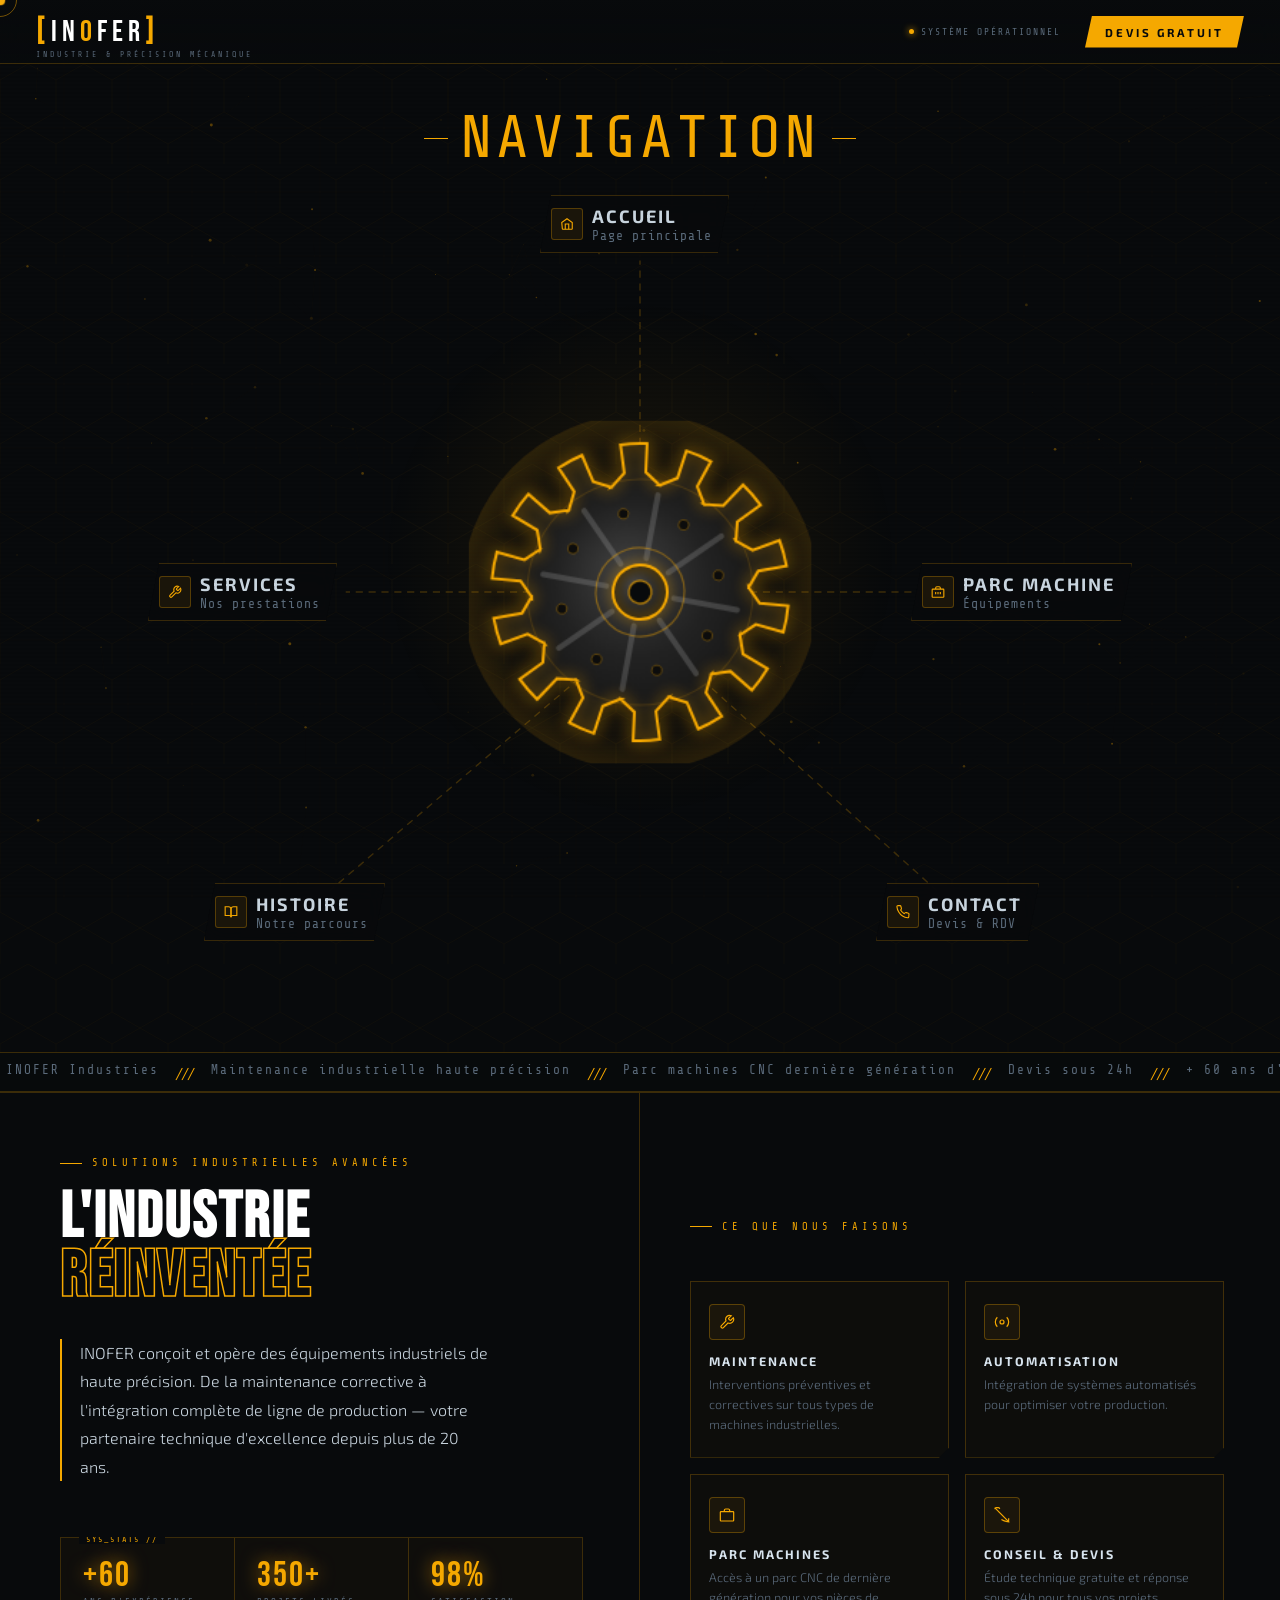
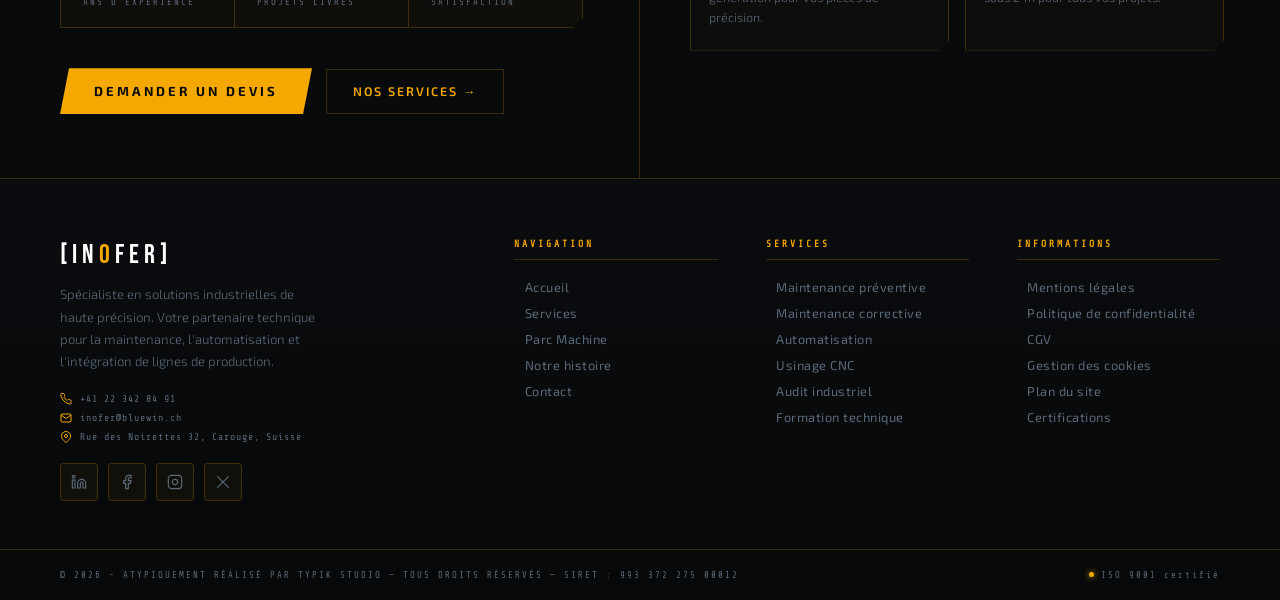
==== index.html @ 074796db "new" ====
<!DOCTYPE html>
<html lang="fr">
<head>
  <meta charset="UTF-8"/>
  <meta name="viewport" content="width=device-width, initial-scale=1.0"/>
  <title>INOFER — Industrie & Précision</title>
  <link href="https://fonts.googleapis.com/css2?family=Bebas+Neue&family=Exo+2:wght@300;400;600;700&family=Share+Tech+Mono&display=swap" rel="stylesheet"/>
  <link rel="stylesheet" href="style.css"/>
</head>
<body>

  <div id="cursor"></div>
  <div id="cursor-ring"></div>
  <canvas id="bg-canvas"></canvas>
  <div class="scanlines"></div>

  <!-- HEADER -->
  <header>
    <a href="index.html" class="logo-mark">
      <span class="brk">[</span>IN<span style="color:var(--gold)">O</span>FER<span class="brk">]</span>
      <span class="tagline">Industrie &amp; Précision Mécanique</span>
    </a>
    <div class="header-right">
      <div class="status-badge">Système opérationnel</div>
      <a href="contact.html" class="cta-header">Devis Gratuit</a>
    </div>
  </header>

  <div class="page">

    <!-- HERO : ROUE DENTÉE + NAV -->
    <section class="hero">
      <div class="hex-bg"></div>
      <div class="gear-ambient"></div>

      <div class="hero-top">
        <span class="eyebrow">Navigation</span>
      </div>

      <div class="gear-stage" id="gear-stage">

        <!-- Lignes de connexion -->
        <svg id="node-svg" viewBox="0 0 560 560" xmlns="http://www.w3.org/2000/svg">
          <defs>
            <filter id="lglow">
              <feGaussianBlur stdDeviation="2.5" result="b"/>
              <feMerge>
                <feMergeNode in="b"/>
                <feMergeNode in="SourceGraphic"/>
              </feMerge>
            </filter>
          </defs>
          <line id="ln-accueil"  x1="280" y1="48" x2="280" y2="228" stroke="rgba(245,168,0,.22)" stroke-width="1" stroke-dasharray="5 4"/>
          <line id="ln-service"  x1="74"  y1="280" x2="218" y2="280" stroke="rgba(245,168,0,.22)" stroke-width="1" stroke-dasharray="5 4"/>
          <line id="ln-parc"     x1="486" y1="280" x2="342" y2="280" stroke="rgba(245,168,0,.22)" stroke-width="1" stroke-dasharray="5 4"/>
          <line id="ln-histoire" x1="50"  y1="500" x2="238" y2="340" stroke="rgba(245,168,0,.22)" stroke-width="1" stroke-dasharray="5 4"/>
          <line id="ln-contact"  x1="500" y1="500" x2="322" y2="340" stroke="rgba(245,168,0,.22)" stroke-width="1" stroke-dasharray="5 4"/>
        </svg>

        <!-- Canvas de la roue dentée -->
        <canvas id="gear-canvas" width="240" height="240"></canvas>

        <!-- Navigation desktop radiale -->
        <nav class="nav-nodes">

          <a href="index.html" class="node node-accueil" data-line="ln-accueil">
            <div class="node-pill">
              <div class="node-icon">
                <svg viewBox="0 0 24 24"><path d="M3 9.5L12 3l9 6.5V20a1 1 0 0 1-1 1H5a1 1 0 0 1-1-1z"/><polyline points="9 21 9 12 15 12 15 21"/></svg>
              </div>
              <div class="node-text">
                <span class="node-name">Accueil</span>
                <span class="node-desc">Page principale</span>
              </div>
            </div>
          </a>
          <a href="service.html" class="node node-service" data-line="ln-service">
            <div class="node-pill">
              <div class="node-icon">
                <svg viewBox="0 0 24 24"><path d="M14.7 6.3a1 1 0 0 0 0 1.4l1.6 1.6a1 1 0 0 0 1.4 0l3.77-3.77a6 6 0 0 1-7.94 7.94l-6.91 6.91a2.12 2.12 0 0 1-3-3l6.91-6.91a6 6 0 0 1 7.94-7.94z"/></svg>
              </div>
              <div class="node-text">
                <span class="node-name">Services</span>
                <span class="node-desc">Nos prestations</span>
              </div>
            </div>
          </a>

          <a href="parc.html" class="node node-parc" data-line="ln-parc">
            <div class="node-pill">
              <div class="node-icon">
                <svg viewBox="0 0 24 24"><rect x="2" y="7" width="20" height="14" rx="1"/><path d="M16 7V5a2 2 0 0 0-2-2h-4a2 2 0 0 0-2 2v2"/><line x1="12" y1="12" x2="12" y2="16"/><line x1="8" y1="12" x2="8" y2="16"/><line x1="16" y1="12" x2="16" y2="16"/></svg>
              </div>
              <div class="node-text">
                <span class="node-name">Parc Machine</span>
                <span class="node-desc">Équipements</span>
              </div>
            </div>
          </a>

          <a href="histoire.html" class="node node-histoire" data-line="ln-histoire">
            <div class="node-pill">
              <div class="node-icon">
                <svg viewBox="0 0 24 24"><path d="M2 3h6a4 4 0 0 1 4 4v14a3 3 0 0 0-3-3H2z"/><path d="M22 3h-6a4 4 0 0 0-4 4v14a3 3 0 0 1 3-3h7z"/></svg>
              </div>
              <div class="node-text">
                <span class="node-name">Histoire</span>
                <span class="node-desc">Notre parcours</span>
              </div>
            </div>
          </a>

          <a href="contact.html" class="node node-contact" data-line="ln-contact">
            <div class="node-pill">
              <div class="node-icon">
                <svg viewBox="0 0 24 24"><path d="M22 16.92v3a2 2 0 0 1-2.18 2 19.79 19.79 0 0 1-8.63-3.07A19.5 19.5 0 0 1 4.69 12 19.79 19.79 0 0 1 1.61 3.18 2 2 0 0 1 3.58 1h3a2 2 0 0 1 2 1.72c.13.96.36 1.9.7 2.81a2 2 0 0 1-.45 2.11L7.91 8.55a16 16 0 0 0 6.29 6.29l1.31-1.31a2 2 0 0 1 2.11-.45c.91.34 1.85.57 2.81.7A2 2 0 0 1 22 16.92z"/></svg>
              </div>
              <div class="node-text">
                <span class="node-name">Contact</span>
                <span class="node-desc">Devis &amp; RDV</span>
              </div>
            </div>
          </a>

        </nav>
      </div><!-- /gear-stage -->

      <!-- Navigation mobile -->
      <div class="mobile-nav">
        <a href="index.html" class="mobile-nav-btn">
          <svg viewBox="0 0 24 24"><path d="M3 9.5L12 3l9 6.5V20a1 1 0 0 1-1 1H5a1 1 0 0 1-1-1z"/><polyline points="9 21 9 12 15 12 15 21"/></svg>
          Accueil
        </a>
        <a href="service.html" class="mobile-nav-btn">
          <svg viewBox="0 0 24 24"><path d="M14.7 6.3a1 1 0 0 0 0 1.4l1.6 1.6a1 1 0 0 0 1.4 0l3.77-3.77a6 6 0 0 1-7.94 7.94l-6.91 6.91a2.12 2.12 0 0 1-3-3l6.91-6.91a6 6 0 0 1 7.94-7.94z"/></svg>
          Services
        </a>
        <a href="parc.html" class="mobile-nav-btn">
          <svg viewBox="0 0 24 24"><rect x="2" y="7" width="20" height="14" rx="1"/><path d="M16 7V5a2 2 0 0 0-2-2h-4a2 2 0 0 0-2 2v2"/></svg>
          Parc Machine
        </a>
        <a href="histoire.html" class="mobile-nav-btn">
          <svg viewBox="0 0 24 24"><path d="M2 3h6a4 4 0 0 1 4 4v14a3 3 0 0 0-3-3H2z"/><path d="M22 3h-6a4 4 0 0 0-4 4v14a3 3 0 0 1 3-3h7z"/></svg>
          Histoire
        </a>
        <a href="contact.html" class="mobile-nav-btn accent">
          <svg viewBox="0 0 24 24" style="stroke:var(--bg)"><path d="M22 16.92v3a2 2 0 0 1-2.18 2 19.79 19.79 0 0 1-8.63-3.07A19.5 19.5 0 0 1 4.69 12 19.79 19.79 0 0 1 1.61 3.18 2 2 0 0 1 3.58 1h3a2 2 0 0 1 2 1.72c.13.96.36 1.9.7 2.81a2 2 0 0 1-.45 2.11L7.91 8.55a16 16 0 0 0 6.29 6.29l1.31-1.31a2 2 0 0 1 2.11-.45c.91.34 1.85.57 2.81.7A2 2 0 0 1 22 16.92z"/></svg>
          Contact
        </a>
      </div>

    </section><!-- /hero -->

    <!-- TICKER -->
    <div class="ticker-wrap">
      <div class="ticker-track">
        <span class="ticker-item">INOFER Industries</span><span class="ticker-sep">///</span>
        <span class="ticker-item">Maintenance industrielle haute précision</span><span class="ticker-sep">///</span>
        <span class="ticker-item">Parc machines CNC dernière génération</span><span class="ticker-sep">///</span>
        <span class="ticker-item">Devis sous 24h</span><span class="ticker-sep">///</span>
        <span class="ticker-item">+ 60 ans d'expertise</span><span class="ticker-sep">///</span>
        <span class="ticker-item">Certifié ISO 9001</span><span class="ticker-sep">///</span>
        <span class="ticker-item">Entreprise sur carouge</span><span class="ticker-sep">///</span>
        <span class="ticker-item">Livraison dans toute la Suisse</span><span class="ticker-sep">///</span>
        <span class="ticker-item">Service à noter</span><span class="ticker-sep">///</span>
        <span class="ticker-item">Service à noter</span><span class="ticker-sep">///</span>
        <span class="ticker-item">Service à noter</span><span class="ticker-sep">///</span>
        <span class="ticker-item">Service à noter</span><span class="ticker-sep">///</span>
        <span class="ticker-item">Service à noter</span><span class="ticker-sep">///</span>
        <span class="ticker-item">Service à noter</span><span class="ticker-sep">///</span>
      </div>
    </div>

    <!-- INFO SECTION -->
    <section class="info-section">

      <div class="info-copy">
        <div class="section-eyebrow">Solutions industrielles avancées</div>
        <h1>L'INDUSTRIE<br><em>RÉINVENTÉE</em></h1>
        <p class="subtitle">
          INOFER conçoit et opère des équipements industriels de haute précision. De la maintenance corrective à l'intégration complète de ligne de production — votre partenaire technique d'excellence depuis plus de 20 ans.
        </p>
        <div class="stats-row">
          <div class="stat">
            <span class="stat-num">+60</span>
            <span class="stat-lbl">Ans d'expérience</span>
          </div>
          <div class="stat">
            <span class="stat-num">350+</span>
            <span class="stat-lbl">Projets livrés</span>
          </div>
          <div class="stat">
            <span class="stat-num">98%</span>
            <span class="stat-lbl">Satisfaction</span>
          </div>
        </div>
        <div class="cta-group">
          <a href="contact.html" class="btn-primary">Demander un devis</a>
          <a href="service.html" class="btn-secondary">Nos services →</a>
        </div>
      </div>

      <div class="info-services">
        <div class="section-eyebrow">Ce que nous faisons</div>
        <div class="services-grid">

          <div class="service-card">
            <div class="sc-icon"><svg viewBox="0 0 24 24"><path d="M14.7 6.3a1 1 0 0 0 0 1.4l1.6 1.6a1 1 0 0 0 1.4 0l3.77-3.77a6 6 0 0 1-7.94 7.94l-6.91 6.91a2.12 2.12 0 0 1-3-3l6.91-6.91a6 6 0 0 1 7.94-7.94z"/></svg></div>
            <div class="sc-title">Maintenance</div>
            <div class="sc-desc">Interventions préventives et correctives sur tous types de machines industrielles.</div>
          </div>

          <div class="service-card">
            <div class="sc-icon"><svg viewBox="0 0 24 24"><circle cx="12" cy="12" r="3"/><path d="M19.07 4.93a10 10 0 0 1 0 14.14M4.93 4.93a10 10 0 0 0 0 14.14"/></svg></div>
            <div class="sc-title">Automatisation</div>
            <div class="sc-desc">Intégration de systèmes automatisés pour optimiser votre production.</div>
          </div>

          <div class="service-card">
            <div class="sc-icon"><svg viewBox="0 0 24 24"><rect x="2" y="7" width="20" height="14" rx="1"/><path d="M16 7V5a2 2 0 0 0-2-2h-4a2 2 0 0 0-2 2v2"/></svg></div>
            <div class="sc-title">Parc Machines</div>
            <div class="sc-desc">Accès à un parc CNC de dernière génération pour vos pièces de précision.</div>
          </div>

          <div class="service-card">
            <div class="sc-icon"><svg viewBox="0 0 24 24"><path d="M22 16.92v3a2 2 0 0 1-2.18 2 19.79 19.79 0 0 1-8.63-3.07"/><path d="M1.61 3.18A2 2 0 0 1 3.58 1h3a2 2 0 0 1 2 1.72"/><line x1="1" y1="1" x2="23" y2="23"/></svg></div>
            <div class="sc-title">Conseil &amp; Devis</div>
            <div class="sc-desc">Étude technique gratuite et réponse sous 24h pour tous vos projets.</div>
          </div>

        </div>
      </div>

    </section>

    <!-- FOOTER -->
    <footer>
      <div class="footer-top">

        <div class="ft-brand">
          <span class="logo-footer">[IN<span>O</span>FER]</span>
          <p>Spécialiste en solutions industrielles de haute précision. Votre partenaire technique pour la maintenance, l'automatisation et l'intégration de lignes de production.</p>
          <div class="ft-contact-info">
            <a href="tel:+41 22 342 84 91 ">
              <svg viewBox="0 0 24 24"><path d="M22 16.92v3a2 2 0 0 1-2.18 2 19.79 19.79 0 0 1-8.63-3.07A19.5 19.5 0 0 1 4.69 12 19.79 19.79 0 0 1 1.61 3.18 2 2 0 0 1 3.58 1h3a2 2 0 0 1 2 1.72c.13.96.36 1.9.7 2.81a2 2 0 0 1-.45 2.11L7.91 8.55a16 16 0 0 0 6.29 6.29l1.31-1.31a2 2 0 0 1 2.11-.45c.91.34 1.85.57 2.81.7A2 2 0 0 1 22 16.92z"/></svg>
                +41 22 342 84 91
            </a>
            <a href="mailto:contact@inofer.fr">
              <svg viewBox="0 0 24 24"><path d="M4 4h16c1.1 0 2 .9 2 2v12c0 1.1-.9 2-2 2H4c-1.1 0-2-.9-2-2V6c0-1.1.9-2 2-2z"/><polyline points="22,6 12,13 2,6"/></svg>
              inofer@bluewin.ch
            </a>
            <span>
              <svg viewBox="0 0 24 24"><path d="M21 10c0 7-9 13-9 13s-9-6-9-13a9 9 0 0 1 18 0z"/><circle cx="12" cy="10" r="3"/></svg>
              Rue des Noirettes 32, Carouge, Suisse
            </span>
          </div>
          <div class="social-row">
            <a href="#" class="social-btn" title="LinkedIn" aria-label="LinkedIn">
              <svg viewBox="0 0 24 24"><path d="M16 8a6 6 0 0 1 6 6v7h-4v-7a2 2 0 0 0-4 0v7h-4v-7a6 6 0 0 1 6-6z"/><rect x="2" y="9" width="4" height="12"/><circle cx="4" cy="4" r="2"/></svg>
            </a>
            <a href="#" class="social-btn" title="Facebook" aria-label="Facebook">
              <svg viewBox="0 0 24 24"><path d="M18 2h-3a5 5 0 0 0-5 5v3H7v4h3v8h4v-8h3l1-4h-4V7a1 1 0 0 1 1-1h3z"/></svg>
            </a>
            <a href="#" class="social-btn" title="Instagram" aria-label="Instagram">
              <svg viewBox="0 0 24 24"><rect x="2" y="2" width="20" height="20" rx="5" ry="5"/><path d="M16 11.37A4 4 0 1 1 12.63 8 4 4 0 0 1 16 11.37z"/><line x1="17.5" y1="6.5" x2="17.51" y2="6.5"/></svg>
            </a>
            <a href="#" class="social-btn" title="X / Twitter" aria-label="X / Twitter">
              <svg viewBox="0 0 24 24"><path d="M4 4l16 16M20 4L4 20" stroke-linecap="round"/></svg>
            </a>
          </div>
        </div>

        <div class="ft-col">
          <h4>Navigation</h4>
          <ul>
            <li><a href="index.html">Accueil</a></li>
            <li><a href="service.html">Services</a></li>
            <li><a href="parc.html">Parc Machine</a></li>
            <li><a href="histoire.html">Notre histoire</a></li>
            <li><a href="contact.html">Contact</a></li>
          </ul>
        </div>

        <div class="ft-col">
          <h4>Services</h4>
          <ul>
            <li><a href="#">Maintenance préventive</a></li>
            <li><a href="#">Maintenance corrective</a></li>
            <li><a href="#">Automatisation</a></li>
            <li><a href="#">Usinage CNC</a></li>
            <li><a href="#">Audit industriel</a></li>
            <li><a href="#">Formation technique</a></li>
          </ul>
        </div>

        <div class="ft-col">
          <h4>Informations</h4>
          <ul>
            <li><a href="mentions-legales.html">Mentions légales</a></li>
            <li><a href="politique-confidentialite.html">Politique de confidentialité</a></li>
            <li><a href="cgv.html">CGV</a></li>
            <li><a href="cookies.html">Gestion des cookies</a></li>
            <li><a href="plan-du-site.html">Plan du site</a></li>
            <li><a href="#">Certifications</a></li>
          </ul>
        </div>

      </div>

      <div class="footer-bottom">
        <span class="ft-copy">&copy; 2026 - Atypiquement réalisé par Typik Studio — Tous droits réservés — SIRET : 993 372 275 00012</span>
        <span class="ft-cert">ISO 9001 certifié</span>
      </div>

    </footer>

  </div><!-- /page -->

  <script src="main.js"></script>
</body>
</html>
---- style.css ----
/* ═══════════════════════════════════════════════
   RESET & VARIABLES
═══════════════════════════════════════════════ */
*, *::before, *::after { box-sizing: border-box; margin: 0; padding: 0; }

:root {
  --gold:   #F5A800;
  --gold2:  #FFD060;
  --glow:   rgba(245, 168, 0, 0.6);
  --glow2:  rgba(245, 168, 0, 0.15);
  --bg:     #080A0C;
  --panel:  rgba(15, 18, 22, 0.9);
  --border: rgba(245, 168, 0, 0.22);
  --text:   #C8D4DE;
  --dim:    #5a6a7a;
}

html { scroll-behavior: smooth; }
body {
  background: var(--bg);
  color: var(--text);
  font-family: 'Exo 2', sans-serif;
  overflow-x: hidden;
  cursor: none;
}

/* ═══════════════════════════════════════════════
   CUSTOM CURSOR (desktop only)
═══════════════════════════════════════════════ */
#cursor, #cursor-ring { display: none; }

@media (pointer: fine) {
  #cursor {
    display: block;
    position: fixed;
    width: 11px; height: 11px;
    background: var(--gold);
    border-radius: 50%;
    pointer-events: none;
    z-index: 9999;
    transform: translate(-50%, -50%);
    mix-blend-mode: screen;
    transition: width .15s, height .15s;
  }
  #cursor-ring {
    display: block;
    position: fixed;
    width: 34px; height: 34px;
    border: 1.5px solid var(--gold);
    border-radius: 50%;
    pointer-events: none;
    z-index: 9998;
    transform: translate(-50%, -50%);
    opacity: .45;
    transition: width .2s, height .2s, opacity .2s;
  }
  body { cursor: none; }
}

/* ═══════════════════════════════════════════════
   CANVAS / SCANLINES
═══════════════════════════════════════════════ */
#bg-canvas {
  position: fixed; inset: 0;
  z-index: 0; opacity: .5;
  pointer-events: none;
}
.scanlines {
  position: fixed; inset: 0;
  z-index: 1; pointer-events: none;
  background: repeating-linear-gradient(
    0deg,
    transparent, transparent 2px,
    rgba(0,0,0,.055) 2px, rgba(0,0,0,.055) 4px
  );
}

/* ═══════════════════════════════════════════════
   HEADER
═══════════════════════════════════════════════ */
header {
  position: fixed; top: 0; left: 0; right: 0;
  z-index: 200;
  height: 64px;
  display: flex; align-items: center; justify-content: space-between;
  padding: 0 36px;
  background: linear-gradient(180deg, rgba(8,10,12,.98), rgba(8,10,12,.75));
  border-bottom: 1px solid var(--border);
  backdrop-filter: blur(12px);
}

.logo-mark {
  font-family: 'Bebas Neue', sans-serif;
  font-size: 1.9rem; letter-spacing: 5px;
  color: #fff;
  display: flex; align-items: center;
  position: relative;
  text-decoration: none;
}
.logo-mark .brk { color: var(--gold); font-size: 2.2rem; line-height: 1; }
.logo-mark .tagline {
  font-family: 'Share Tech Mono', monospace;
  font-size: .5rem; letter-spacing: 3px;
  color: var(--dim); text-transform: uppercase;
  position: absolute; bottom: -9px; left: 0;
  white-space: nowrap;
}

.header-right { display: flex; align-items: center; gap: 24px; }

.status-badge {
  font-family: 'Share Tech Mono', monospace;
  font-size: .6rem; letter-spacing: 2px;
  color: var(--dim); text-transform: uppercase;
  display: flex; align-items: center; gap: 7px;
}
.status-badge::before {
  content: '';
  width: 5px; height: 5px; border-radius: 50%;
  background: var(--gold);
  box-shadow: 0 0 7px var(--gold);
  animation: blink 2s ease-in-out infinite;
}

@keyframes blink {
  0%, 100% { opacity: 1; }
  50%       { opacity: .25; }
}

.cta-header {
  font-family: 'Exo 2', sans-serif;
  font-weight: 700; font-size: .72rem;
  letter-spacing: 3px; text-transform: uppercase;
  color: var(--bg); background: var(--gold);
  padding: 9px 20px;
  border: none; cursor: none;
  clip-path: polygon(7px 0, 100% 0, calc(100% - 7px) 100%, 0 100%);
  transition: background .2s, box-shadow .2s;
  text-decoration: none; display: inline-block;
  white-space: nowrap;
}
.cta-header:hover { background: var(--gold2); box-shadow: 0 0 26px var(--glow); }

@media (pointer: coarse) { .cta-header { cursor: pointer; } }
@media (max-width: 560px) {
  .status-badge { display: none; }
  .header-right { gap: 12px; }
}

/* ═══════════════════════════════════════════════
   PAGE WRAPPER
═══════════════════════════════════════════════ */
.page { position: relative; z-index: 2; padding-top: 64px; }

/* ═══════════════════════════════════════════════
   HERO — GEAR SECTION
═══════════════════════════════════════════════ */
.hero {
  position: relative;
  width: 100%; min-height: calc(100vh - 64px);
  display: flex; flex-direction: column;
  align-items: center; justify-content: center;
  overflow: hidden;
  padding: 40px 20px 60px;
}

.hex-bg {
  position: absolute; inset: 0;
  pointer-events: none; opacity: .04;
  background-image: url("data:image/svg+xml,%3Csvg xmlns='http://www.w3.org/2000/svg' width='56' height='100'%3E%3Cpath d='M28 0L56 16L56 48L28 64L0 48L0 16Z' fill='none' stroke='%23F5A800' stroke-width='.8'/%3E%3Cpath d='M28 64L56 80L56 100' fill='none' stroke='%23F5A800' stroke-width='.8'/%3E%3Cpath d='M28 64L0 80L0 100' fill='none' stroke='%23F5A800' stroke-width='.8'/%3E%3C/svg%3E");
}

.gear-ambient {
  position: absolute; top: 50%; left: 50%;
  transform: translate(-50%, -50%);
  width: 520px; height: 520px;
  border-radius: 50%; pointer-events: none;
  background: radial-gradient(circle, rgba(245,168,0,.1) 0%, rgba(245,168,0,.04) 40%, transparent 70%);
  animation: breathe 4s ease-in-out infinite;
}
@keyframes breathe {
  0%, 100% { transform: translate(-50%, -50%) scale(1);    opacity: .7; }
  50%       { transform: translate(-50%, -50%) scale(1.12); opacity: 1;  }
}

/* GEAR STAGE */
.gear-stage {
  position: relative;
  width: min(800px, 90vw);
  height: min(800px, 90vw);
  flex-shrink: 0;
}

#gear-canvas {
  position: absolute; top: 50%; left: 50%;
  transform: translate(-50%, -50%);
  z-index: 2;
}

#node-svg {
  position: absolute; inset: 0;
  z-index: 1; pointer-events: none;
  width: 100%; height: 100%;
}

/* NAV NODES — desktop radial */
.nav-nodes { position: absolute; inset: 0; z-index: 3; }

.node {
  position: absolute;
  display: flex; align-items: center;
  text-decoration: none;
}

.node-pill {
  display: flex; align-items: center;
  margin: -100px;
  gap: 9px; padding: 9px 16px 9px 10px;
  background: rgba(8,10,12,.88);
  border: 1px solid rgba(245,168,0,.2);
  backdrop-filter: blur(10px);
  clip-path: polygon(11px 0, 100% 0, calc(100% - 11px) 100%, 0 100%);
  transition: all .3s cubic-bezier(.23,1,.32,1);
  white-space: nowrap; position: relative;
}
.node-pill::before {
  content: ''; position: absolute; inset: 0;
  background: linear-gradient(135deg, rgba(245,168,0,.07), transparent);
  clip-path: inherit; opacity: 0;
  transition: opacity .3s;
}

.node-icon {
  width: 32px; height: 32px; border-radius: 3px;
  background: rgba(245,168,0,.08);
  border: 1px solid rgba(245,168,0,.28);
  display: flex; align-items: center; justify-content: center;
  flex-shrink: 0; transition: all .3s;
}
.node-icon svg {
  width: 14px; height: 14px;
  stroke: var(--gold); fill: none; stroke-width: 1.9;
  transition: all .3s;
}

.node-text { display: flex; flex-direction: column; gap: 1px; }
.node-name {
  font-family: 'Exo 2', sans-serif; font-weight: 700;
  font-size: 18px; letter-spacing: 2px;
  text-transform: uppercase; color: #c8d4de;
  transition: color .3s;
}
.node-desc {
  font-family: 'Share Tech Mono', monospace;
  font-size: 13px; letter-spacing: 1px;
  color: var(--dim); transition: color .3s;
}

/* Node hover */
.node:hover .node-pill {
  border-color: var(--gold);
  box-shadow: 0 0 28px var(--glow), 0 0 55px rgba(245,168,0,.07);
  transform: scale(1.07);
}
.node:hover .node-pill::before  { opacity: 1; }
.node:hover .node-icon          { background: rgba(245,168,0,.18); border-color: var(--gold); box-shadow: 0 0 12px var(--glow); }
.node:hover .node-icon svg      { stroke: var(--gold2); filter: drop-shadow(0 0 3px var(--gold)); }
.node:hover .node-name          { color: var(--gold); }
.node:hover .node-desc          { color: var(--gold2); opacity: .7; }

/* Radial positions */
.node-accueil  { top: 4%;    left: 50%;  transform: translateX(-50%); }
.node-service  { top: 50%;   left: 1%;   transform: translateY(-50%); }
.node-parc     { top: 50%;   right: 1%;  transform: translateY(-50%); }
.node-histoire { bottom: 10%; left: 8%; }
.node-contact  { bottom: 10%; right: 8%; }

/* ── MOBILE NAV BUTTONS ── */
.mobile-nav {
  display: none;
  flex-wrap: wrap; justify-content: center;
  gap: 12px; margin-top: 32px;
  width: 100%; max-width: 480px;
}
.mobile-nav-btn {
  font-family: 'Exo 2', sans-serif; font-weight: 700;
  font-size: .90rem; letter-spacing: 2px; text-transform: uppercase;
  color: var(--text); background: rgba(8,10,12,.85);
  border: 1px solid var(--border);
  padding: 12px 20px;
  text-decoration: none;
  display: flex; align-items: center; gap: 9px;
  clip-path: polygon(8px 0, 100% 0, calc(100% - 8px) 100%, 0 100%);
  transition: all .25s;
  flex: 1 1 140px; justify-content: center;
}
.mobile-nav-btn svg { width: 14px; height: 14px; stroke: var(--gold); fill: none; stroke-width: 1.9; flex-shrink: 0; }
.mobile-nav-btn:hover,
.mobile-nav-btn:focus {
  border-color: var(--gold); color: var(--gold);
  background: rgba(245,168,0,.06);
  box-shadow: 0 0 18px var(--glow2);
}
.mobile-nav-btn.accent { background: var(--gold); color: var(--bg); border-color: var(--gold); }
.mobile-nav-btn.accent svg { stroke: var(--bg); }
.mobile-nav-btn.accent:hover { background: var(--gold2); box-shadow: 0 0 24px var(--glow); }

/* ── RESPONSIVE BREAKPOINTS ── */
@media (max-width: 680px) {
  .nav-nodes   { display: none; }
  #node-svg    { display: none; }
  .mobile-nav  { display: flex; }
  .gear-stage  { width: min(500px, 85vw); height: min(500px, 85vw); }
  .gear-ambient { width: 340px; height: 340px; }
}
@media (min-width: 681px) and (max-width: 900px) {
  .gear-stage { width: min(480px, 88vw); height: min(480px, 88vw); }
}

/* Hero eyebrow */
.hero-top { text-align: center; margin-bottom: 20px; z-index: 4; position: relative; }
.eyebrow {
  font-family: 'Share Tech Mono', monospace;
  font-size: 60px; letter-spacing: 4px;
  color: var(--gold); text-transform: uppercase;
  display: inline-flex; align-items: center; gap: 12px;
}
.eyebrow::before, .eyebrow::after { content: ''; width: 24px; height: 1px; background: var(--gold); }

/* ═══════════════════════════════════════════════
   INFO SECTION
═══════════════════════════════════════════════ */
.info-section {
  position: relative; z-index: 2;
  display: grid; grid-template-columns: 1fr 1fr; gap: 0;
  border-top: 1px solid var(--border);
}
@media (max-width: 760px) { .info-section { grid-template-columns: 1fr; } }

.info-copy {
  padding: 64px 56px 64px 60px;
  border-right: 1px solid var(--border);
  display: flex; flex-direction: column; justify-content: center;
}
@media (max-width: 760px) {
  .info-copy { padding: 44px 28px; border-right: none; border-bottom: 1px solid var(--border); }
}

.section-eyebrow {
  font-family: 'Share Tech Mono', monospace;
  font-size: .65rem; letter-spacing: 4px;
  color: var(--gold); text-transform: uppercase;
  margin-bottom: 20px;
  display: flex; align-items: center; gap: 10px;
}
.section-eyebrow::before { content: ''; width: 22px; height: 1px; background: var(--gold); }

h1 {
  font-family: 'Bebas Neue', sans-serif;
  font-size: clamp(3rem, 5vw, 5.5rem);
  line-height: .92; letter-spacing: 2px;
  color: #fff; margin-bottom: 6px;
}
h1 em {
  font-style: normal;
  color: transparent;
  -webkit-text-stroke: 1.5px var(--gold);
  display: block;
}

.subtitle {
  font-family: 'Exo 2', sans-serif; font-weight: 300;
  font-size: 1rem; line-height: 1.78;
  color: var(--text);
  margin: 26px 0 36px;
  max-width: 430px;
  border-left: 2px solid var(--gold);
  padding-left: 18px;
}

.stats-row {
  display: flex; gap: 5;
  margin-bottom: 40px; margin-top: 20px;
  border: 1px solid var(--border);
  position: relative;
  clip-path: polygon(0 0, 100% 0, 100% calc(100% - 10px), calc(100% - 10px) 100%, 0 100%);
}
.stats-row::before {
  content: 'SYS_STATS //';
  position: absolute; top: -8px; left: 18px;
  font-family: 'Share Tech Mono', monospace;
  font-size: .52rem; letter-spacing: 2px;
  margin-bottom: 40px; margin-top: 5px;
  color: var(--gold); background: var(--bg);
  padding: 0 7px;
}

.stat {
  flex: 1;
  display: flex; flex-direction: column; gap: 4px;
  padding: 20px 22px;
  background: rgba(245,168,0,.03);
}
.stat + .stat { border-left: 1px solid var(--border); }
.stat-num {
  font-family: 'Bebas Neue', sans-serif;
  font-size: 2.2rem; color: var(--gold);
  letter-spacing: 2px; line-height: 1;
  text-shadow: 0 0 18px var(--glow);
}
.stat-lbl {
  font-family: 'Share Tech Mono', monospace;
  font-size: .56rem; letter-spacing: 2px;
  color: var(--dim); text-transform: uppercase;
}

.cta-group { display: flex; gap: 14px; align-items: center; flex-wrap: wrap; }

.btn-primary {
  font-family: 'Exo 2', sans-serif; font-weight: 700;
  font-size: .82rem; letter-spacing: 3px; text-transform: uppercase;
  color: var(--bg); background: var(--gold);
  padding: 15px 34px;
  clip-path: polygon(9px 0, 100% 0, calc(100% - 9px) 100%, 0 100%);
  transition: all .25s;
  text-decoration: none; display: inline-block;
  position: relative; overflow: hidden; cursor: pointer;
}
.btn-primary::after {
  content: ''; position: absolute; inset: 0;
  background: linear-gradient(90deg, transparent, rgba(255,255,255,.28), transparent);
  transform: translateX(-100%); transition: transform .5s;
}
.btn-primary:hover { background: var(--gold2); box-shadow: 0 0 36px var(--glow); }
.btn-primary:hover::after { transform: translateX(100%); }

.btn-secondary {
  font-family: 'Exo 2', sans-serif; font-weight: 600;
  font-size: .78rem; letter-spacing: 2px; text-transform: uppercase;
  color: var(--gold); background: transparent;
  padding: 14px 26px;
  border: 1px solid var(--border);
  text-decoration: none; display: inline-block;
  transition: all .25s; cursor: pointer;
}
.btn-secondary:hover { border-color: var(--gold); background: var(--glow2); box-shadow: 0 0 18px var(--glow2); }

/* Services grid */
.info-services { padding: 64px 56px 64px 50px; display: flex; flex-direction: column; justify-content: center; }
@media (max-width: 760px) { .info-services { padding: 44px 28px; } }

.services-grid { display: grid; grid-template-columns: 1fr 1fr; gap: 16px; margin-top: 28px; }
@media (max-width: 480px) { .services-grid { grid-template-columns: 1fr; } }

.service-card {
  border: 1px solid var(--border); padding: 22px 18px;
  background: rgba(245,168,0,.025);
  clip-path: polygon(0 0, 100% 0, 100% calc(100% - 10px), calc(100% - 10px) 100%, 0 100%);
  transition: all .28s; position: relative; overflow: hidden;
}
.service-card::after {
  content: ''; position: absolute; inset: 0;
  background: linear-gradient(135deg, rgba(245,168,0,.06), transparent);
  opacity: 0; transition: opacity .28s;
}
.service-card:hover { border-color: var(--gold); box-shadow: 0 0 22px var(--glow2); transform: translateY(-3px); }
.service-card:hover::after { opacity: 1; }

.sc-icon {
  width: 36px; height: 36px;
  border: 1px solid rgba(245,168,0,.3); border-radius: 4px;
  display: flex; align-items: center; justify-content: center;
  margin-bottom: 14px; background: rgba(245,168,0,.06);
}
.sc-icon svg { width: 16px; height: 16px; stroke: var(--gold); fill: none; stroke-width: 1.8; }
.sc-title {
  font-family: 'Exo 2', sans-serif; font-weight: 700;
  font-size: .78rem; letter-spacing: 2px; text-transform: uppercase;
  color: #d8e4ee; margin-bottom: 6px;
}
.sc-desc {
  font-family: 'Exo 2', sans-serif; font-weight: 300;
  font-size: .78rem; line-height: 1.6; color: var(--dim);
}

/* ═══════════════════════════════════════════════
   TICKER
═══════════════════════════════════════════════ */
.ticker-wrap {
  overflow: hidden;
  border-top: 1px solid var(--border);
  border-bottom: 1px solid var(--border);
  height: 40px;
  background: rgba(8,10,12,.9);
  display: flex; align-items: center;
  position: relative; z-index: 2;
}
.ticker-track {
  display: flex; white-space: nowrap;
  animation: ticker 40s linear infinite;
}
.ticker-item { font-family: 'Share Tech Mono', monospace; font-size: .80rem; letter-spacing: 2px; color: var(--dim); padding: 0 6px; }
.ticker-sep  { color: var(--gold); padding: 0 10px; }

@keyframes ticker {
  0%   { transform: translateX(0); }
  100% { transform: translateX(-50%); }
}

/* ═══════════════════════════════════════════════
   FOOTER
═══════════════════════════════════════════════ */
footer {
  position: relative; z-index: 2;
  background: linear-gradient(180deg, #0a0c0f, #060809);
  border-top: 1px solid var(--border);
}

.footer-top {
  display: grid; grid-template-columns: 2fr 1fr 1fr 1fr;
  gap: 48px; padding: 60px 60px 48px;
  border-bottom: 1px solid var(--border);
}
@media (max-width: 960px) { .footer-top { grid-template-columns: 1fr 1fr; gap: 36px; padding: 44px 32px 36px; } }
@media (max-width: 560px) { .footer-top { grid-template-columns: 1fr; gap: 28px; padding: 36px 24px 28px; } }

.ft-brand .logo-footer { font-family: 'Bebas Neue', sans-serif; font-size: 1.7rem; letter-spacing: 5px; color: #fff; display: block; margin-bottom: 6px; }
.ft-brand .logo-footer span { color: var(--gold); }
.ft-brand p { font-family: 'Exo 2', sans-serif; font-weight: 300; font-size: .82rem; line-height: 1.7; color: var(--dim); margin-top: 12px; max-width: 260px; }

.ft-brand .ft-contact-info { margin-top: 20px; display: flex; flex-direction: column; gap: 7px; }
.ft-brand .ft-contact-info a,
.ft-brand .ft-contact-info span {
  font-family: 'Share Tech Mono', monospace;
  font-size: .62rem; letter-spacing: 1px;
  color: var(--dim); text-decoration: none;
  display: flex; align-items: center; gap: 8px;
  transition: color .2s;
}
.ft-brand .ft-contact-info a:hover { color: var(--gold); }
.ft-brand .ft-contact-info svg { width: 12px; height: 12px; stroke: var(--gold); fill: none; stroke-width: 2; flex-shrink: 0; }

.ft-col h4 {
  font-family: 'Share Tech Mono', monospace;
  font-size: .6rem; letter-spacing: 3px;
  text-transform: uppercase; color: var(--gold);
  margin-bottom: 18px; padding-bottom: 10px;
  border-bottom: 1px solid var(--border);
}
.ft-col ul { list-style: none; display: flex; flex-direction: column; gap: 9px; }
.ft-col ul li a {
  font-family: 'Exo 2', sans-serif; font-weight: 400;
  font-size: .8rem; color: var(--dim);
  text-decoration: none; letter-spacing: .5px;
  transition: color .2s;
  display: flex; align-items: center; gap: 6px;
}
.ft-col ul li a::before {
  content: '›'; color: var(--gold); font-size: .9rem;
  opacity: 0;
  transition: opacity .2s, transform .2s;
  transform: translateX(-4px);
}
.ft-col ul li a:hover { color: var(--text); }
.ft-col ul li a:hover::before { opacity: 1; transform: translateX(0); }

.social-row { display: flex; gap: 10px; margin-top: 20px; flex-wrap: wrap; }
.social-btn {
  width: 38px; height: 38px;
  border: 1px solid var(--border); border-radius: 4px;
  display: flex; align-items: center; justify-content: center;
  text-decoration: none; transition: all .25s;
  background: rgba(245,168,0,.04);
}
.social-btn svg { width: 16px; height: 16px; stroke: var(--dim); fill: none; stroke-width: 1.8; transition: stroke .25s; }
.social-btn:hover { border-color: var(--gold); background: rgba(245,168,0,.1); box-shadow: 0 0 14px var(--glow2); }
.social-btn:hover svg { stroke: var(--gold); }

.footer-bottom {
  display: flex; align-items: center; justify-content: space-between;
  flex-wrap: wrap; gap: 14px; padding: 20px 60px;
}
@media (max-width: 960px) { .footer-bottom { padding: 16px 32px; } }
@media (max-width: 560px) { .footer-bottom { padding: 16px 24px; flex-direction: column; align-items: flex-start; } }

.ft-copy { font-family: 'Share Tech Mono', monospace; font-size: .56rem; letter-spacing: 2px; color: var(--dim); text-transform: uppercase; }
.ft-legal-links { display: flex; gap: 20px; flex-wrap: wrap; }
.ft-legal-links a { font-family: 'Share Tech Mono', monospace; font-size: .55rem; letter-spacing: 1.5px; color: var(--dim); text-decoration: none; text-transform: uppercase; transition: color .2s; }
.ft-legal-links a:hover { color: var(--gold); }
.ft-cert { font-family: 'Share Tech Mono', monospace; font-size: .55rem; letter-spacing: 2px; color: var(--dim); display: flex; align-items: center; gap: 7px; }
.ft-cert::before { content: ''; width: 5px; height: 5px; border-radius: 50%; background: var(--gold); box-shadow: 0 0 6px var(--gold); }
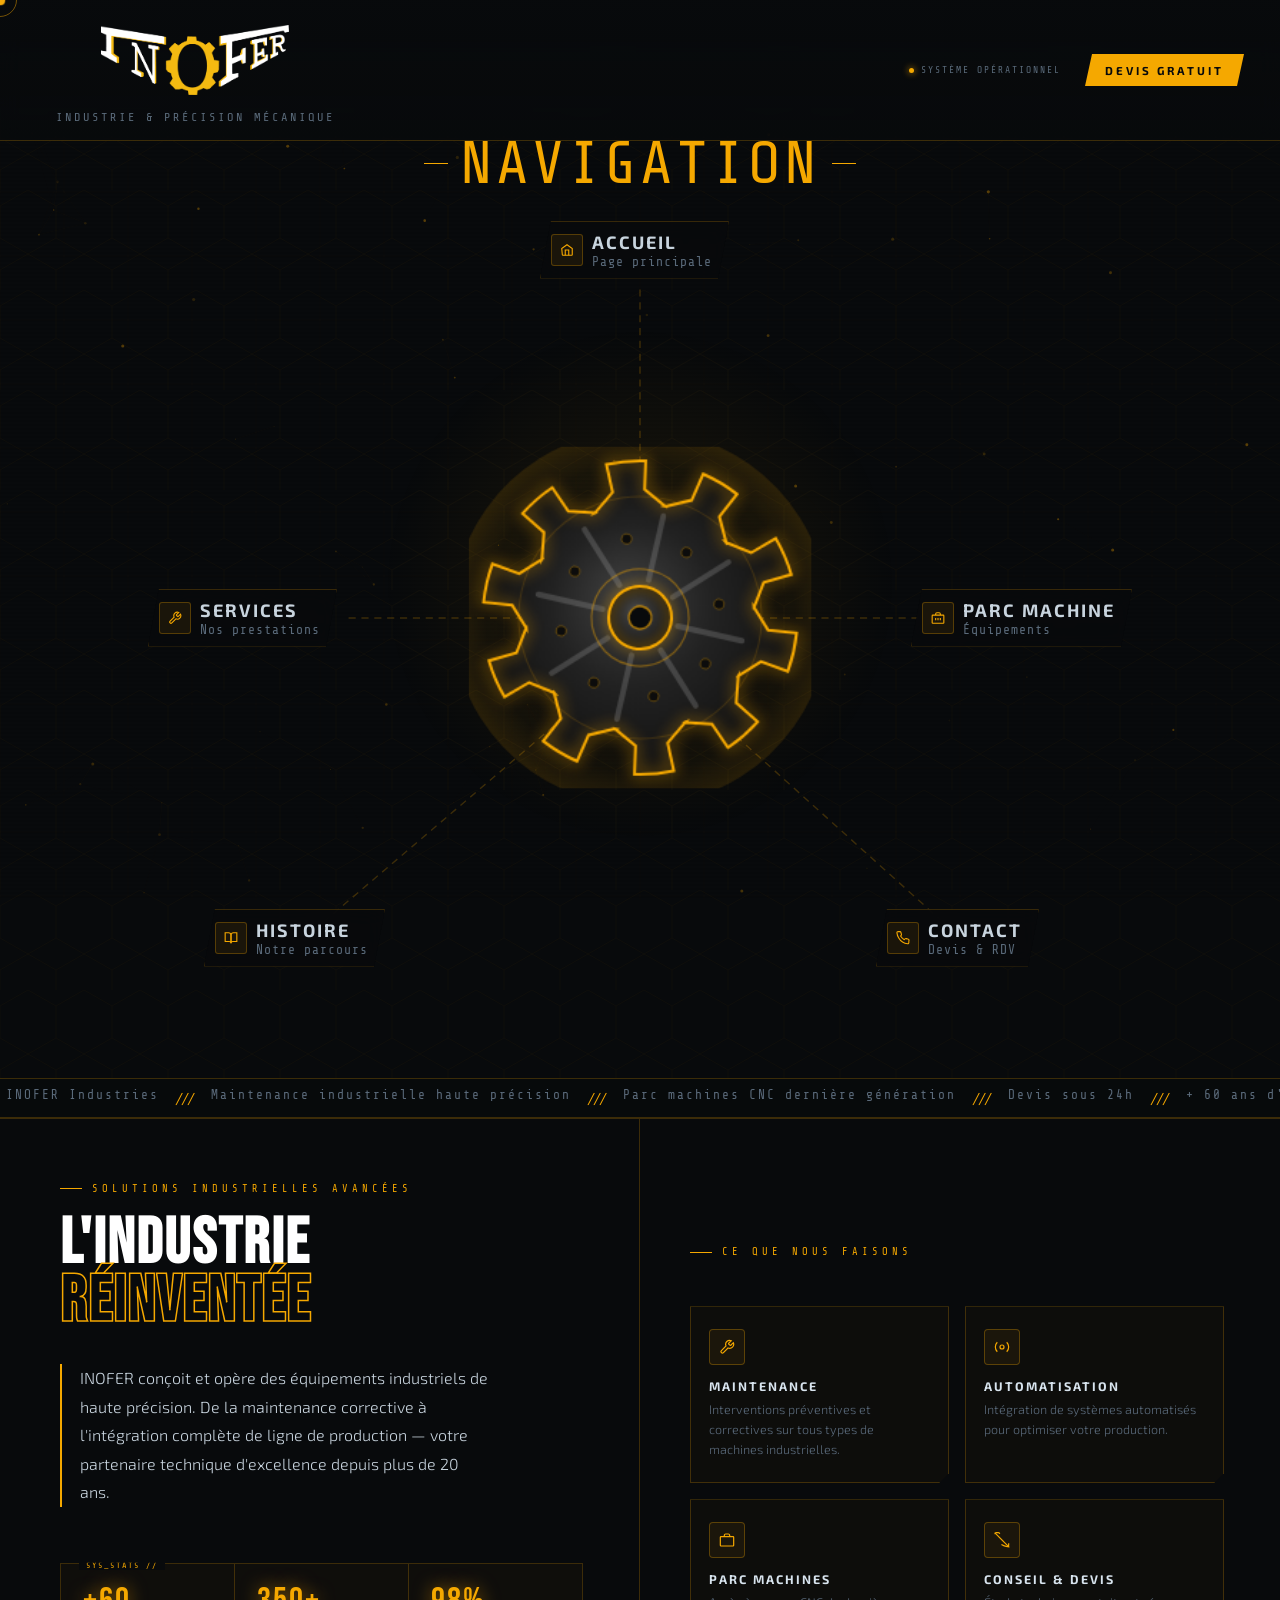
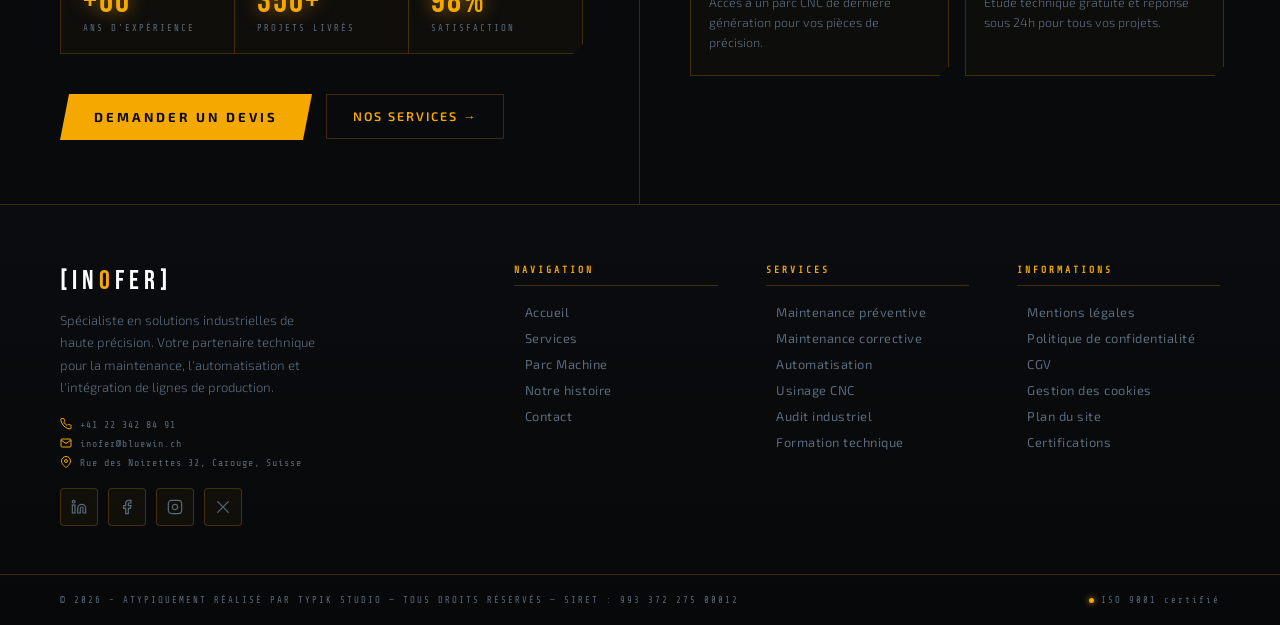
==== commit f2d0161b: "new" ====
--- a/index.html
+++ b/index.html
@@ -17,13 +17,13 @@
   <!-- HEADER -->
   <header>
     <a href="index.html" class="logo-mark">
-      <span class="brk">[</span>IN<span style="color:var(--gold)">O</span>FER<span class="brk">]</span>
-      <span class="tagline">Industrie &amp; Précision Mécanique</span>
-    </a>
-    <div class="header-right">
-      <div class="status-badge">Système opérationnel</div>
-      <a href="contact.html" class="cta-header">Devis Gratuit</a>
-    </div>
+  <img src="image/Plan de travail 13@2x.webp" alt="Logo Inofer" class="logo-img">
+  <span class="tagline">Industrie &amp; Précision Mécanique</span>
+</a>
+<div class="header-right">
+  <div class="status-badge">Système opérationnel</div>
+  <a href="contact.html" class="cta-header">Devis Gratuit</a>
+</div>
   </header>
 
   <div class="page">
--- a/style.css
+++ b/style.css
@@ -83,7 +83,7 @@
   z-index: 200;
   height: 64px;
   display: flex; align-items: center; justify-content: space-between;
-  padding: 0 36px;
+  padding: 70px 36px;
   background: linear-gradient(180deg, rgba(8,10,12,.98), rgba(8,10,12,.75));
   border-bottom: 1px solid var(--border);
   backdrop-filter: blur(12px);
@@ -93,14 +93,33 @@
   font-family: 'Bebas Neue', sans-serif;
   font-size: 1.9rem; letter-spacing: 5px;
   color: #fff;
+  margin-left: 20px;
   display: flex; align-items: center;
   position: relative;
   text-decoration: none;
 }
-.logo-mark .brk { color: var(--gold); font-size: 2.2rem; line-height: 1; }
+.logo-mark {
+  display: flex;
+  align-items: center;
+  gap: 12px;
+  text-decoration: none;
+}
+
+.logo-img {
+  margin-bottom: 20px;
+  margin-left: 45px;
+  height: 70px; /* ajuste selon ton header */
+  width: auto;
+  display: block;
+}
+
+.tagline {
+  font-size: 16px;
+  color: #aaa;
+}
 .logo-mark .tagline {
   font-family: 'Share Tech Mono', monospace;
-  font-size: .5rem; letter-spacing: 3px;
+  font-size: 12px; letter-spacing: 3px;
   color: var(--dim); text-transform: uppercase;
   position: absolute; bottom: -9px; left: 0;
   white-space: nowrap;
@@ -150,7 +169,7 @@
 /* ═══════════════════════════════════════════════
    PAGE WRAPPER
 ═══════════════════════════════════════════════ */
-.page { position: relative; z-index: 2; padding-top: 64px; }
+.page { position: relative; padding-top: 7%; }
 
 /* ═══════════════════════════════════════════════
    HERO — GEAR SECTION
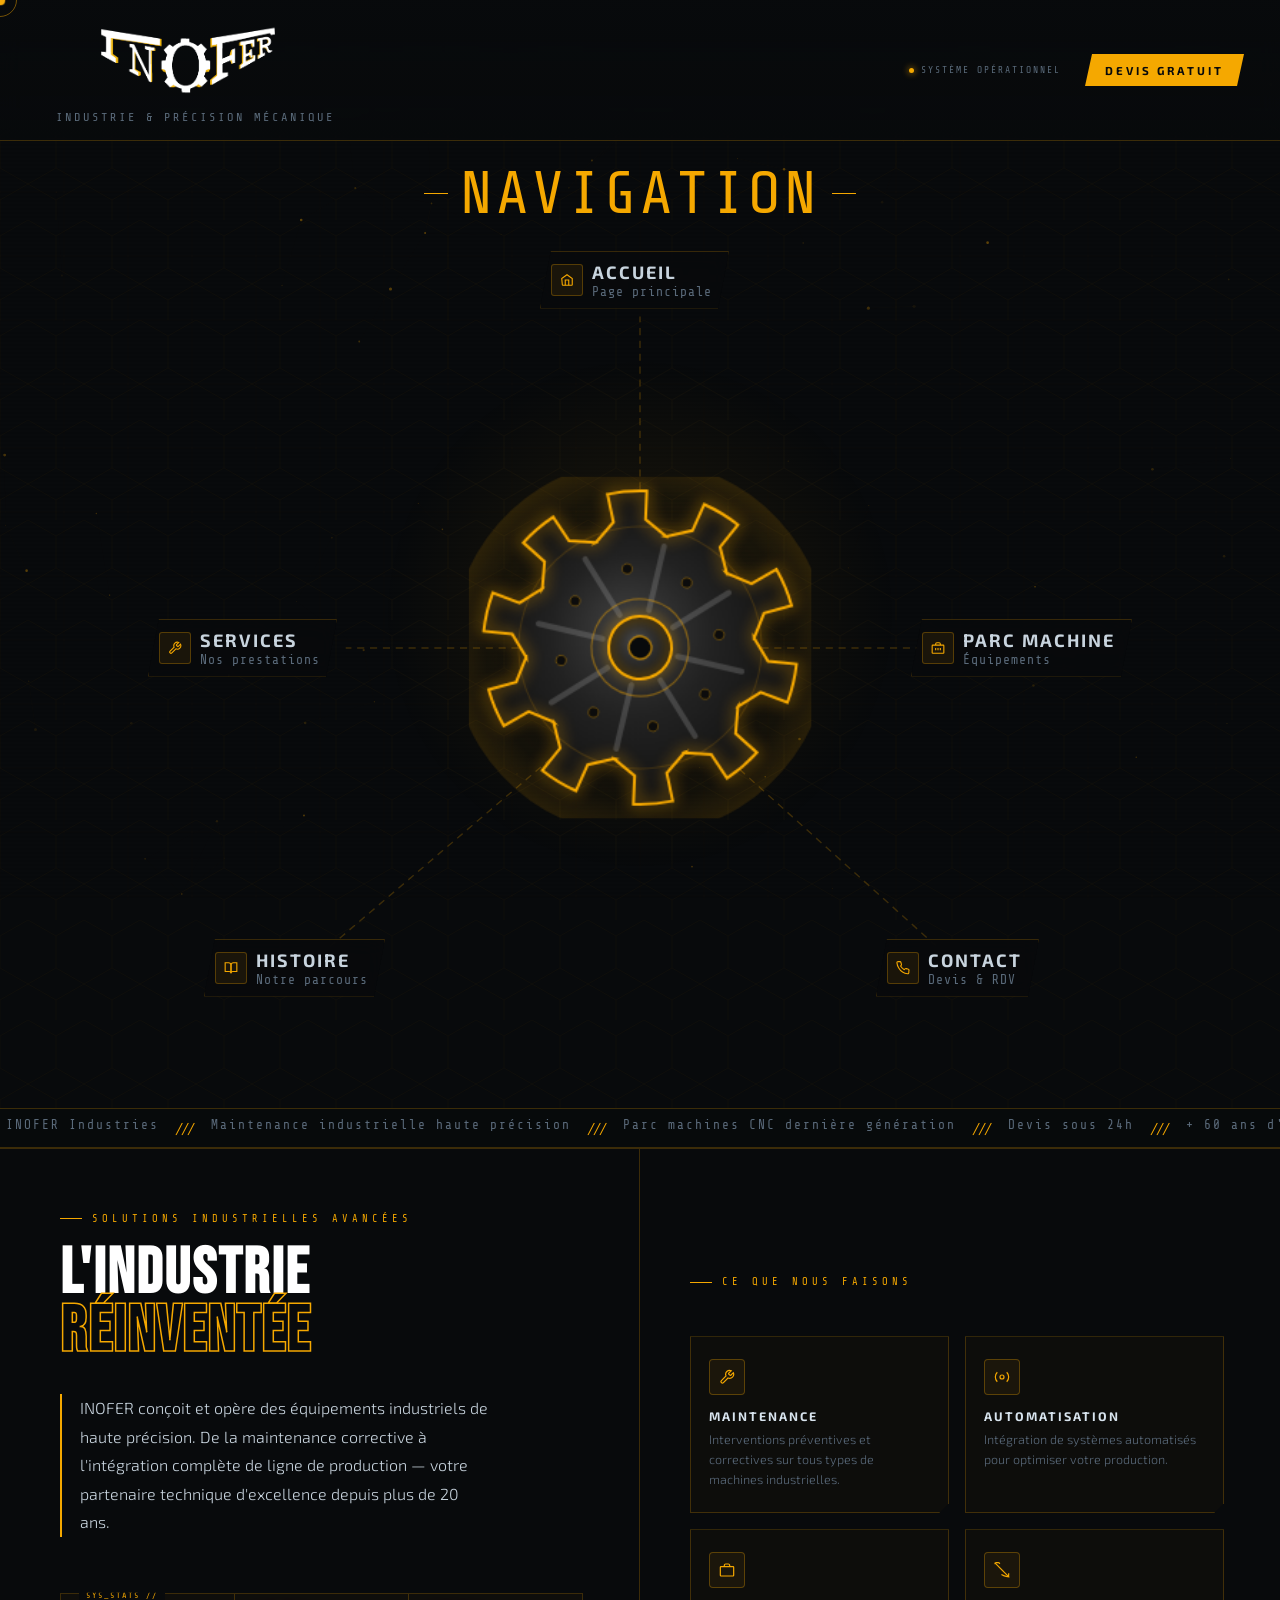
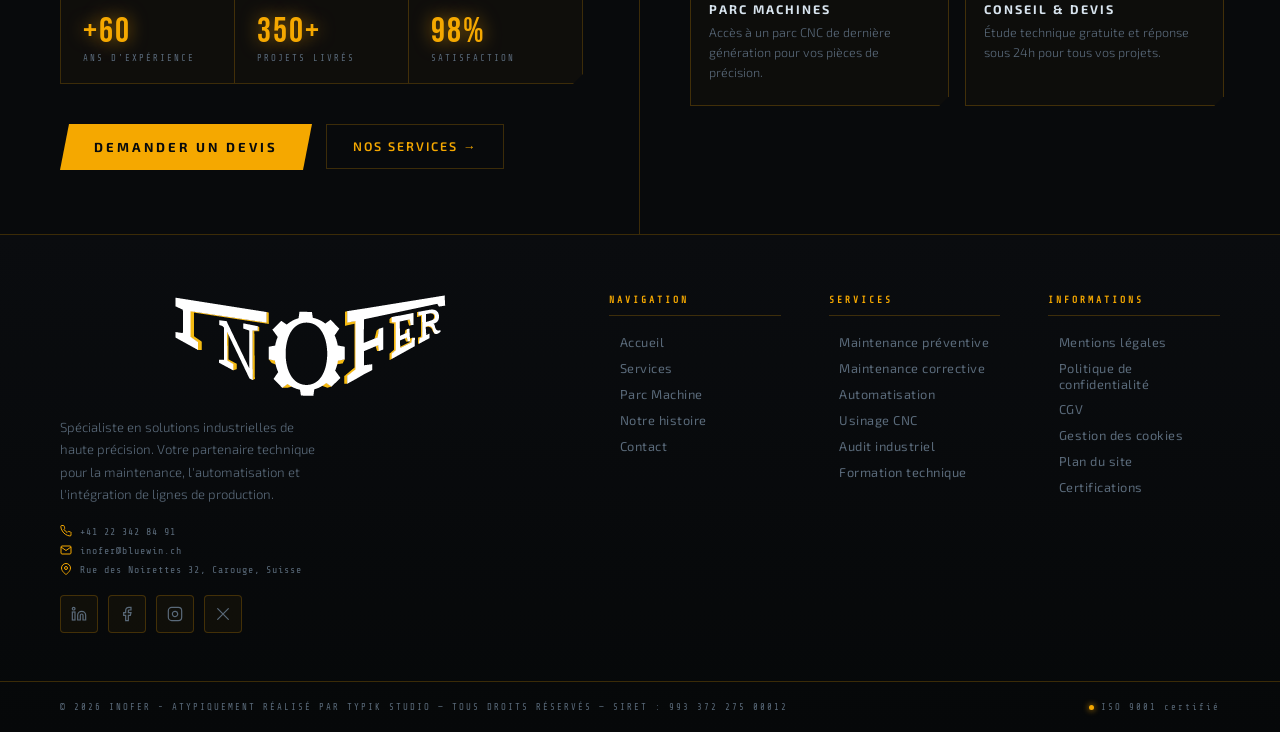
==== commit 8aac50c8: "new push" ====
--- a/index.html
+++ b/index.html
@@ -6,6 +6,8 @@
   <title>INOFER — Industrie & Précision</title>
   <link href="https://fonts.googleapis.com/css2?family=Bebas+Neue&family=Exo+2:wght@300;400;600;700&family=Share+Tech+Mono&display=swap" rel="stylesheet"/>
   <link rel="stylesheet" href="style.css"/>
+   <!-- Favicon -->
+    <link rel="icon" type="image/webp" href="image/fiv-icon.webp" />
 </head>
 <body>
 
@@ -17,13 +19,13 @@
   <!-- HEADER -->
   <header>
     <a href="index.html" class="logo-mark">
-  <img src="image/Plan de travail 13@2x.webp" alt="Logo Inofer" class="logo-img">
-  <span class="tagline">Industrie &amp; Précision Mécanique</span>
-</a>
-<div class="header-right">
-  <div class="status-badge">Système opérationnel</div>
-  <a href="contact.html" class="cta-header">Devis Gratuit</a>
-</div>
+      <img src="image/logo.webp" alt="Logo Inofer" class="logo-img">
+      <span class="tagline">Industrie &amp; Précision Mécanique</span>
+    </a>
+    <div class="header-right">
+      <div class="status-badge">Système opérationnel</div>
+      <a href="contact.html" class="cta-header">Devis Gratuit</a>
+    </div>
   </header>
 
   <div class="page">
@@ -238,7 +240,7 @@
       <div class="footer-top">
 
         <div class="ft-brand">
-          <span class="logo-footer">[IN<span>O</span>FER]</span>
+          <span class="logo-footer"><img src="image/logo-footer.webp" alt=""></span>
           <p>Spécialiste en solutions industrielles de haute précision. Votre partenaire technique pour la maintenance, l'automatisation et l'intégration de lignes de production.</p>
           <div class="ft-contact-info">
             <a href="tel:+41 22 342 84 91 ">
@@ -308,7 +310,7 @@
       </div>
 
       <div class="footer-bottom">
-        <span class="ft-copy">&copy; 2026 - Atypiquement réalisé par Typik Studio — Tous droits réservés — SIRET : 993 372 275 00012</span>
+        <span class="ft-copy">&copy; 2026 Inofer - Atypiquement réalisé par Typik Studio — Tous droits réservés — SIRET : 993 372 275 00012</span>
         <span class="ft-cert">ISO 9001 certifié</span>
       </div>
 
--- a/style.css
+++ b/style.css
@@ -176,6 +176,7 @@
 ═══════════════════════════════════════════════ */
 .hero {
   position: relative;
+  margin-top: 30px;
   width: 100%; min-height: calc(100vh - 64px);
   display: flex; flex-direction: column;
   align-items: center; justify-content: center;
@@ -607,4 +608,4 @@
 .ft-legal-links a { font-family: 'Share Tech Mono', monospace; font-size: .55rem; letter-spacing: 1.5px; color: var(--dim); text-decoration: none; text-transform: uppercase; transition: color .2s; }
 .ft-legal-links a:hover { color: var(--gold); }
 .ft-cert { font-family: 'Share Tech Mono', monospace; font-size: .55rem; letter-spacing: 2px; color: var(--dim); display: flex; align-items: center; gap: 7px; }
-.ft-cert::before { content: ''; width: 5px; height: 5px; border-radius: 50%; background: var(--gold); box-shadow: 0 0 6px var(--gold); }
+.ft-cert::before { content: ''; width: 5px; height: 5px; border-radius: 50%; background: var(--gold); box-shadow: 0 0 6px var(--gold); }
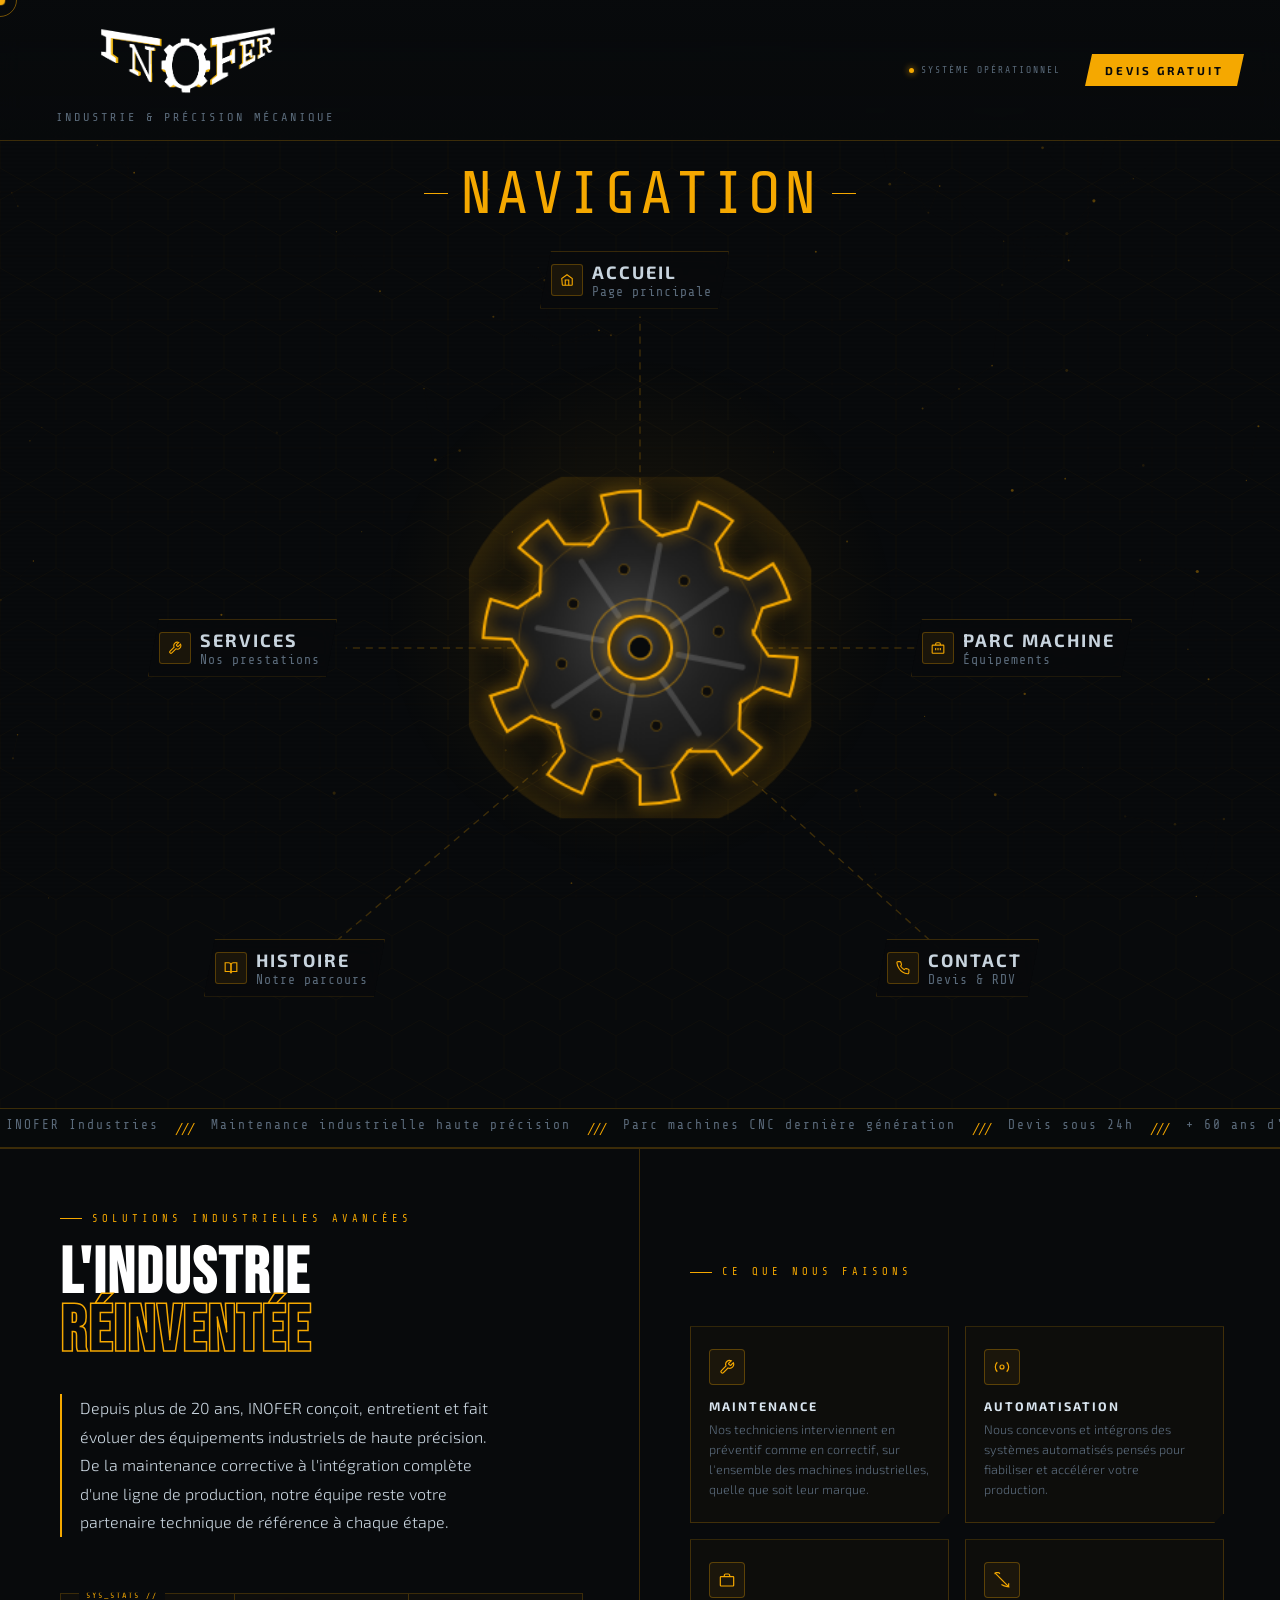
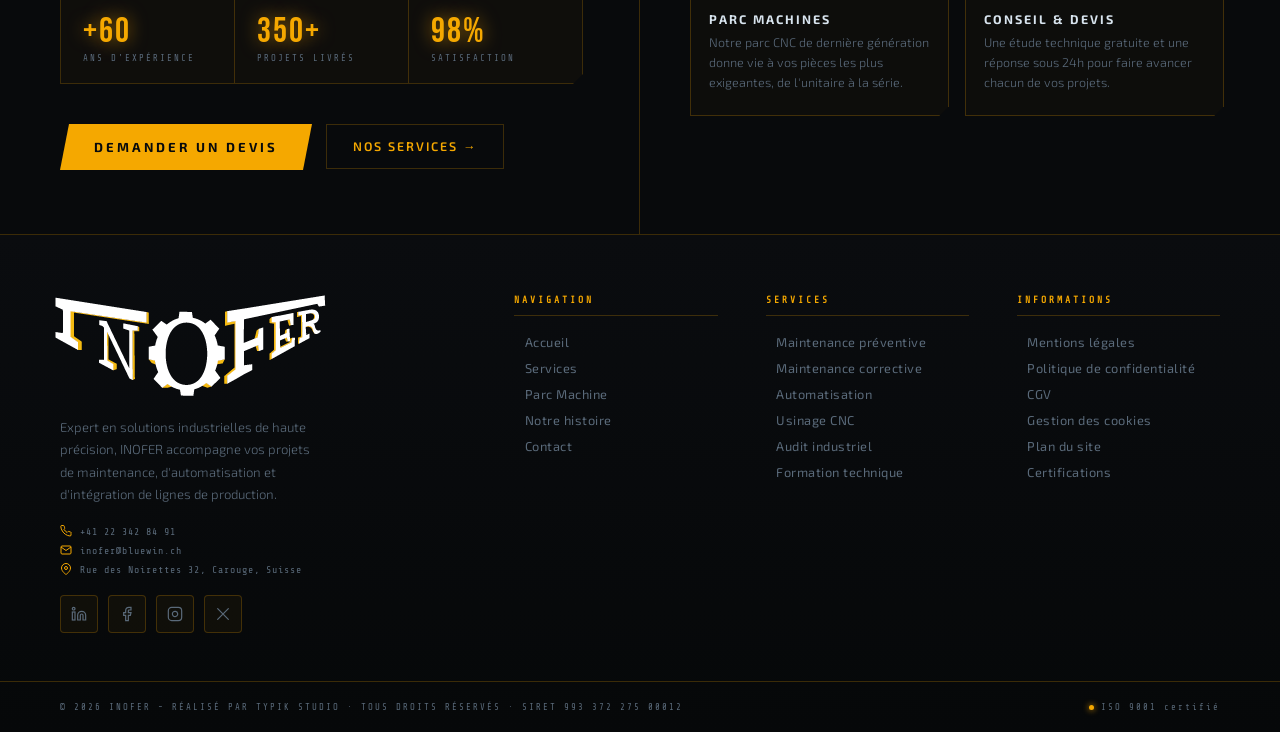
==== commit 64a68355: "Update index.html" ====
--- a/index.html
+++ b/index.html
@@ -3,7 +3,7 @@
 <head>
   <meta charset="UTF-8"/>
   <meta name="viewport" content="width=device-width, initial-scale=1.0"/>
-  <title>INOFER — Industrie & Précision</title>
+  <title>INOFER · Industrie & Précision</title>
   <link href="https://fonts.googleapis.com/css2?family=Bebas+Neue&family=Exo+2:wght@300;400;600;700&family=Share+Tech+Mono&display=swap" rel="stylesheet"/>
   <link rel="stylesheet" href="style.css"/>
    <!-- Favicon -->
@@ -180,7 +180,7 @@
         <div class="section-eyebrow">Solutions industrielles avancées</div>
         <h1>L'INDUSTRIE<br><em>RÉINVENTÉE</em></h1>
         <p class="subtitle">
-          INOFER conçoit et opère des équipements industriels de haute précision. De la maintenance corrective à l'intégration complète de ligne de production — votre partenaire technique d'excellence depuis plus de 20 ans.
+          Depuis plus de 20 ans, INOFER conçoit, entretient et fait évoluer des équipements industriels de haute précision. De la maintenance corrective à l'intégration complète d'une ligne de production, notre équipe reste votre partenaire technique de référence à chaque étape.
         </p>
         <div class="stats-row">
           <div class="stat">
@@ -209,25 +209,25 @@
           <div class="service-card">
             <div class="sc-icon"><svg viewBox="0 0 24 24"><path d="M14.7 6.3a1 1 0 0 0 0 1.4l1.6 1.6a1 1 0 0 0 1.4 0l3.77-3.77a6 6 0 0 1-7.94 7.94l-6.91 6.91a2.12 2.12 0 0 1-3-3l6.91-6.91a6 6 0 0 1 7.94-7.94z"/></svg></div>
             <div class="sc-title">Maintenance</div>
-            <div class="sc-desc">Interventions préventives et correctives sur tous types de machines industrielles.</div>
+            <div class="sc-desc">Nos techniciens interviennent en préventif comme en correctif, sur l'ensemble des machines industrielles, quelle que soit leur marque.</div>
           </div>
 
           <div class="service-card">
             <div class="sc-icon"><svg viewBox="0 0 24 24"><circle cx="12" cy="12" r="3"/><path d="M19.07 4.93a10 10 0 0 1 0 14.14M4.93 4.93a10 10 0 0 0 0 14.14"/></svg></div>
             <div class="sc-title">Automatisation</div>
-            <div class="sc-desc">Intégration de systèmes automatisés pour optimiser votre production.</div>
+            <div class="sc-desc">Nous concevons et intégrons des systèmes automatisés pensés pour fiabiliser et accélérer votre production.</div>
           </div>
 
           <div class="service-card">
             <div class="sc-icon"><svg viewBox="0 0 24 24"><rect x="2" y="7" width="20" height="14" rx="1"/><path d="M16 7V5a2 2 0 0 0-2-2h-4a2 2 0 0 0-2 2v2"/></svg></div>
             <div class="sc-title">Parc Machines</div>
-            <div class="sc-desc">Accès à un parc CNC de dernière génération pour vos pièces de précision.</div>
+            <div class="sc-desc">Notre parc CNC de dernière génération donne vie à vos pièces les plus exigeantes, de l'unitaire à la série.</div>
           </div>
 
           <div class="service-card">
             <div class="sc-icon"><svg viewBox="0 0 24 24"><path d="M22 16.92v3a2 2 0 0 1-2.18 2 19.79 19.79 0 0 1-8.63-3.07"/><path d="M1.61 3.18A2 2 0 0 1 3.58 1h3a2 2 0 0 1 2 1.72"/><line x1="1" y1="1" x2="23" y2="23"/></svg></div>
             <div class="sc-title">Conseil &amp; Devis</div>
-            <div class="sc-desc">Étude technique gratuite et réponse sous 24h pour tous vos projets.</div>
+            <div class="sc-desc">Une étude technique gratuite et une réponse sous 24h pour faire avancer chacun de vos projets.</div>
           </div>
 
         </div>
@@ -241,7 +241,7 @@
 
         <div class="ft-brand">
           <span class="logo-footer"><img src="image/logo-footer.webp" alt=""></span>
-          <p>Spécialiste en solutions industrielles de haute précision. Votre partenaire technique pour la maintenance, l'automatisation et l'intégration de lignes de production.</p>
+          <p>Expert en solutions industrielles de haute précision, INOFER accompagne vos projets de maintenance, d'automatisation et d'intégration de lignes de production.</p>
           <div class="ft-contact-info">
             <a href="tel:+41 22 342 84 91 ">
               <svg viewBox="0 0 24 24"><path d="M22 16.92v3a2 2 0 0 1-2.18 2 19.79 19.79 0 0 1-8.63-3.07A19.5 19.5 0 0 1 4.69 12 19.79 19.79 0 0 1 1.61 3.18 2 2 0 0 1 3.58 1h3a2 2 0 0 1 2 1.72c.13.96.36 1.9.7 2.81a2 2 0 0 1-.45 2.11L7.91 8.55a16 16 0 0 0 6.29 6.29l1.31-1.31a2 2 0 0 1 2.11-.45c.91.34 1.85.57 2.81.7A2 2 0 0 1 22 16.92z"/></svg>
@@ -310,7 +310,7 @@
       </div>
 
       <div class="footer-bottom">
-        <span class="ft-copy">&copy; 2026 Inofer - Atypiquement réalisé par Typik Studio — Tous droits réservés — SIRET : 993 372 275 00012</span>
+        <span class="ft-copy">&copy; 2026 Inofer - Réalisé par Typik Studio · Tous droits réservés · SIRET 993 372 275 00012</span>
         <span class="ft-cert">ISO 9001 certifié</span>
       </div>
 
--- a/style.css
+++ b/style.css
@@ -544,7 +544,7 @@
 @media (max-width: 960px) { .footer-top { grid-template-columns: 1fr 1fr; gap: 36px; padding: 44px 32px 36px; } }
 @media (max-width: 560px) { .footer-top { grid-template-columns: 1fr; gap: 28px; padding: 36px 24px 28px; } }
 
-.ft-brand .logo-footer { font-family: 'Bebas Neue', sans-serif; font-size: 1.7rem; letter-spacing: 5px; color: #fff; display: block; margin-bottom: 6px; }
+.ft-brand .logo-footer { font-family: 'Bebas Neue', sans-serif; font-size: 1.7rem; letter-spacing: 5px; color: #fff; display: block; margin-bottom: 6px; margin-left: -120px;}
 .ft-brand .logo-footer span { color: var(--gold); }
 .ft-brand p { font-family: 'Exo 2', sans-serif; font-weight: 300; font-size: .82rem; line-height: 1.7; color: var(--dim); margin-top: 12px; max-width: 260px; }
 
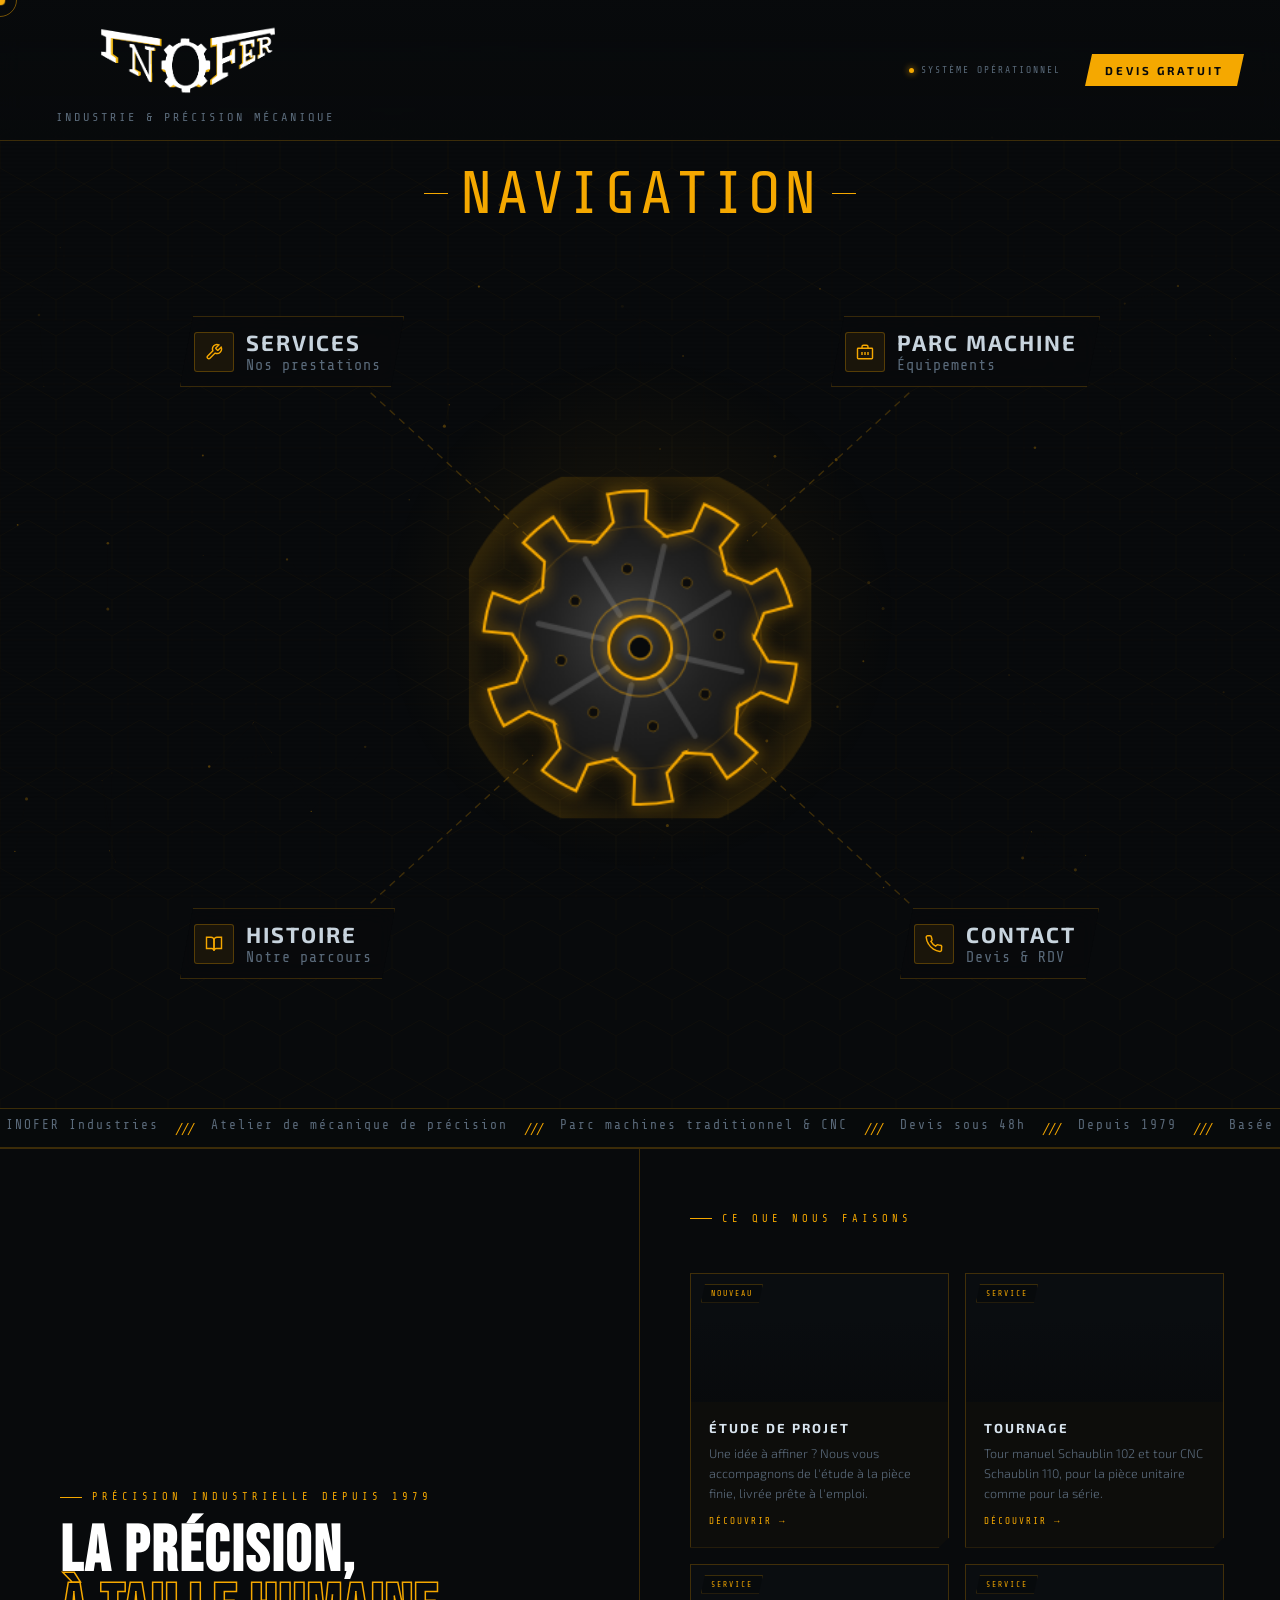
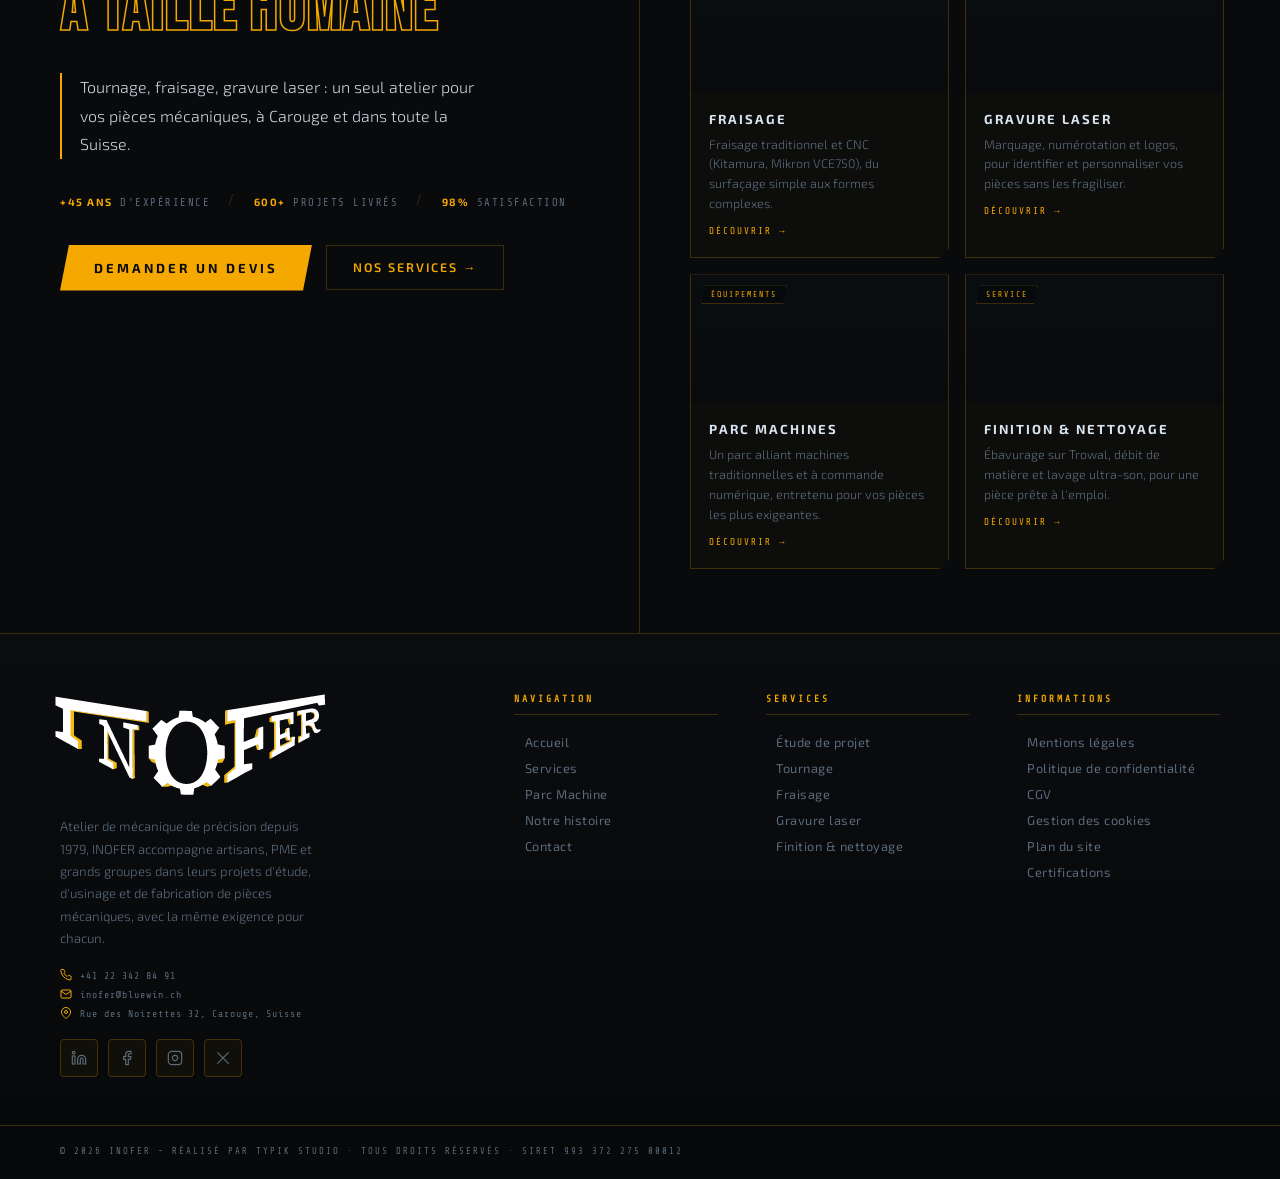
==== commit c240fe8d: "Add files via upload" ====
--- a/index.html
+++ b/index.html
@@ -52,11 +52,10 @@
               </feMerge>
             </filter>
           </defs>
-          <line id="ln-accueil"  x1="280" y1="48" x2="280" y2="228" stroke="rgba(245,168,0,.22)" stroke-width="1" stroke-dasharray="5 4"/>
-          <line id="ln-service"  x1="74"  y1="280" x2="218" y2="280" stroke="rgba(245,168,0,.22)" stroke-width="1" stroke-dasharray="5 4"/>
-          <line id="ln-parc"     x1="486" y1="280" x2="342" y2="280" stroke="rgba(245,168,0,.22)" stroke-width="1" stroke-dasharray="5 4"/>
-          <line id="ln-histoire" x1="50"  y1="500" x2="238" y2="340" stroke="rgba(245,168,0,.22)" stroke-width="1" stroke-dasharray="5 4"/>
-          <line id="ln-contact"  x1="500" y1="500" x2="322" y2="340" stroke="rgba(245,168,0,.22)" stroke-width="1" stroke-dasharray="5 4"/>
+          <line id="ln-service"  x1="90"  y1="100" x2="205" y2="205" stroke="rgba(245,168,0,.22)" stroke-width="1" stroke-dasharray="5 4"/>
+          <line id="ln-parc"     x1="470" y1="100" x2="355" y2="205" stroke="rgba(245,168,0,.22)" stroke-width="1" stroke-dasharray="5 4"/>
+          <line id="ln-histoire" x1="90"  y1="460" x2="205" y2="355" stroke="rgba(245,168,0,.22)" stroke-width="1" stroke-dasharray="5 4"/>
+          <line id="ln-contact"  x1="470" y1="460" x2="355" y2="355" stroke="rgba(245,168,0,.22)" stroke-width="1" stroke-dasharray="5 4"/>
         </svg>
 
         <!-- Canvas de la roue dentée -->
@@ -65,17 +64,6 @@
         <!-- Navigation desktop radiale -->
         <nav class="nav-nodes">
 
-          <a href="index.html" class="node node-accueil" data-line="ln-accueil">
-            <div class="node-pill">
-              <div class="node-icon">
-                <svg viewBox="0 0 24 24"><path d="M3 9.5L12 3l9 6.5V20a1 1 0 0 1-1 1H5a1 1 0 0 1-1-1z"/><polyline points="9 21 9 12 15 12 15 21"/></svg>
-              </div>
-              <div class="node-text">
-                <span class="node-name">Accueil</span>
-                <span class="node-desc">Page principale</span>
-              </div>
-            </div>
-          </a>
           <a href="service.html" class="node node-service" data-line="ln-service">
             <div class="node-pill">
               <div class="node-icon">
@@ -157,19 +145,18 @@
     <div class="ticker-wrap">
       <div class="ticker-track">
         <span class="ticker-item">INOFER Industries</span><span class="ticker-sep">///</span>
-        <span class="ticker-item">Maintenance industrielle haute précision</span><span class="ticker-sep">///</span>
-        <span class="ticker-item">Parc machines CNC dernière génération</span><span class="ticker-sep">///</span>
-        <span class="ticker-item">Devis sous 24h</span><span class="ticker-sep">///</span>
-        <span class="ticker-item">+ 60 ans d'expertise</span><span class="ticker-sep">///</span>
-        <span class="ticker-item">Certifié ISO 9001</span><span class="ticker-sep">///</span>
-        <span class="ticker-item">Entreprise sur carouge</span><span class="ticker-sep">///</span>
+        <span class="ticker-item">Atelier de mécanique de précision</span><span class="ticker-sep">///</span>
+        <span class="ticker-item">Parc machines traditionnel &amp; CNC</span><span class="ticker-sep">///</span>
+        <span class="ticker-item">Devis sous 48h</span><span class="ticker-sep">///</span>
+        <span class="ticker-item">Depuis 1979</span><span class="ticker-sep">///</span>
+        <span class="ticker-item">Basée à Carouge, Genève</span><span class="ticker-sep">///</span>
         <span class="ticker-item">Livraison dans toute la Suisse</span><span class="ticker-sep">///</span>
-        <span class="ticker-item">Service à noter</span><span class="ticker-sep">///</span>
-        <span class="ticker-item">Service à noter</span><span class="ticker-sep">///</span>
-        <span class="ticker-item">Service à noter</span><span class="ticker-sep">///</span>
-        <span class="ticker-item">Service à noter</span><span class="ticker-sep">///</span>
-        <span class="ticker-item">Service à noter</span><span class="ticker-sep">///</span>
-        <span class="ticker-item">Service à noter</span><span class="ticker-sep">///</span>
+        <span class="ticker-item">Tournage de précision</span><span class="ticker-sep">///</span>
+        <span class="ticker-item">Fraisage traditionnel &amp; CNC</span><span class="ticker-sep">///</span>
+        <span class="ticker-item">Gravure laser</span><span class="ticker-sep">///</span>
+        <span class="ticker-item">Finition &amp; lavage ultra-son</span><span class="ticker-sep">///</span>
+        <span class="ticker-item">Un interlocuteur unique</span><span class="ticker-sep">///</span>
+        <span class="ticker-item">Aluminium · Acier · Laiton · Bronze · Inox · Maillechort</span><span class="ticker-sep">///</span>
       </div>
     </div>
 
@@ -177,24 +164,17 @@
     <section class="info-section">
 
       <div class="info-copy">
-        <div class="section-eyebrow">Solutions industrielles avancées</div>
-        <h1>L'INDUSTRIE<br><em>RÉINVENTÉE</em></h1>
+        <div class="section-eyebrow">Précision industrielle depuis 1979</div>
+        <h1>LA PRÉCISION,<br><em>À TAILLE HUMAINE</em></h1>
         <p class="subtitle">
-          Depuis plus de 20 ans, INOFER conçoit, entretient et fait évoluer des équipements industriels de haute précision. De la maintenance corrective à l'intégration complète d'une ligne de production, notre équipe reste votre partenaire technique de référence à chaque étape.
+          Tournage, fraisage, gravure laser : un seul atelier pour vos pièces mécaniques, à Carouge et dans toute la Suisse.
         </p>
-        <div class="stats-row">
-          <div class="stat">
-            <span class="stat-num">+60</span>
-            <span class="stat-lbl">Ans d'expérience</span>
-          </div>
-          <div class="stat">
-            <span class="stat-num">350+</span>
-            <span class="stat-lbl">Projets livrés</span>
-          </div>
-          <div class="stat">
-            <span class="stat-num">98%</span>
-            <span class="stat-lbl">Satisfaction</span>
-          </div>
+        <div class="stats-line">
+          <span><strong>+45 ans</strong> d'expérience</span>
+          <span class="sep">/</span>
+          <span><strong>600+</strong> projets livrés</span>
+          <span class="sep">/</span>
+          <span><strong>98%</strong> satisfaction</span>
         </div>
         <div class="cta-group">
           <a href="contact.html" class="btn-primary">Demander un devis</a>
@@ -206,29 +186,71 @@
         <div class="section-eyebrow">Ce que nous faisons</div>
         <div class="services-grid">
 
-          <div class="service-card">
-            <div class="sc-icon"><svg viewBox="0 0 24 24"><path d="M14.7 6.3a1 1 0 0 0 0 1.4l1.6 1.6a1 1 0 0 0 1.4 0l3.77-3.77a6 6 0 0 1-7.94 7.94l-6.91 6.91a2.12 2.12 0 0 1-3-3l6.91-6.91a6 6 0 0 1 7.94-7.94z"/></svg></div>
-            <div class="sc-title">Maintenance</div>
-            <div class="sc-desc">Nos techniciens interviennent en préventif comme en correctif, sur l'ensemble des machines industrielles, quelle que soit leur marque.</div>
-          </div>
-
-          <div class="service-card">
-            <div class="sc-icon"><svg viewBox="0 0 24 24"><circle cx="12" cy="12" r="3"/><path d="M19.07 4.93a10 10 0 0 1 0 14.14M4.93 4.93a10 10 0 0 0 0 14.14"/></svg></div>
-            <div class="sc-title">Automatisation</div>
-            <div class="sc-desc">Nous concevons et intégrons des systèmes automatisés pensés pour fiabiliser et accélérer votre production.</div>
-          </div>
-
-          <div class="service-card">
-            <div class="sc-icon"><svg viewBox="0 0 24 24"><rect x="2" y="7" width="20" height="14" rx="1"/><path d="M16 7V5a2 2 0 0 0-2-2h-4a2 2 0 0 0-2 2v2"/></svg></div>
-            <div class="sc-title">Parc Machines</div>
-            <div class="sc-desc">Notre parc CNC de dernière génération donne vie à vos pièces les plus exigeantes, de l'unitaire à la série.</div>
-          </div>
-
-          <div class="service-card">
-            <div class="sc-icon"><svg viewBox="0 0 24 24"><path d="M22 16.92v3a2 2 0 0 1-2.18 2 19.79 19.79 0 0 1-8.63-3.07"/><path d="M1.61 3.18A2 2 0 0 1 3.58 1h3a2 2 0 0 1 2 1.72"/><line x1="1" y1="1" x2="23" y2="23"/></svg></div>
-            <div class="sc-title">Conseil &amp; Devis</div>
-            <div class="sc-desc">Une étude technique gratuite et une réponse sous 24h pour faire avancer chacun de vos projets.</div>
-          </div>
+          <a href="service.html#etude-projet" class="service-card">
+            <div class="sc-image">
+              <div class="sc-tag">Nouveau</div>
+            </div>
+            <div class="sc-body">
+              <div class="sc-title">Étude de projet</div>
+              <div class="sc-desc">Une idée à affiner ? Nous vous accompagnons de l'étude à la pièce finie, livrée prête à l'emploi.</div>
+              <span class="sc-link">Découvrir →</span>
+            </div>
+          </a>
+
+          <a href="service.html#tournage" class="service-card">
+            <div class="sc-image">
+              <div class="sc-tag">Service</div>
+            </div>
+            <div class="sc-body">
+              <div class="sc-title">Tournage</div>
+              <div class="sc-desc">Tour manuel Schaublin 102 et tour CNC Schaublin 110, pour la pièce unitaire comme pour la série.</div>
+              <span class="sc-link">Découvrir →</span>
+            </div>
+          </a>
+
+          <a href="service.html#fraisage" class="service-card">
+            <div class="sc-image">
+              <div class="sc-tag">Service</div>
+            </div>
+            <div class="sc-body">
+              <div class="sc-title">Fraisage</div>
+              <div class="sc-desc">Fraisage traditionnel et CNC (Kitamura, Mikron VCE750), du surfaçage simple aux formes complexes.</div>
+              <span class="sc-link">Découvrir →</span>
+            </div>
+          </a>
+
+          <a href="service.html#gravure-laser" class="service-card">
+            <div class="sc-image">
+              <div class="sc-tag">Service</div>
+            </div>
+            <div class="sc-body">
+              <div class="sc-title">Gravure laser</div>
+              <div class="sc-desc">Marquage, numérotation et logos, pour identifier et personnaliser vos pièces sans les fragiliser.</div>
+              <span class="sc-link">Découvrir →</span>
+            </div>
+          </a>
+
+          <a href="parc.html" class="service-card">
+            <div class="sc-image">
+              <div class="sc-tag">Équipements</div>
+            </div>
+            <div class="sc-body">
+              <div class="sc-title">Parc Machines</div>
+              <div class="sc-desc">Un parc alliant machines traditionnelles et à commande numérique, entretenu pour vos pièces les plus exigeantes.</div>
+              <span class="sc-link">Découvrir →</span>
+            </div>
+          </a>
+
+          <a href="service.html#finition" class="service-card">
+            <div class="sc-image">
+              <div class="sc-tag">Service</div>
+            </div>
+            <div class="sc-body">
+              <div class="sc-title">Finition &amp; nettoyage</div>
+              <div class="sc-desc">Ébavurage sur Trowal, débit de matière et lavage ultra-son, pour une pièce prête à l'emploi.</div>
+              <span class="sc-link">Découvrir →</span>
+            </div>
+          </a>
 
         </div>
       </div>
@@ -241,7 +263,7 @@
 
         <div class="ft-brand">
           <span class="logo-footer"><img src="image/logo-footer.webp" alt=""></span>
-          <p>Expert en solutions industrielles de haute précision, INOFER accompagne vos projets de maintenance, d'automatisation et d'intégration de lignes de production.</p>
+          <p>Atelier de mécanique de précision depuis 1979, INOFER accompagne artisans, PME et grands groupes dans leurs projets d'étude, d'usinage et de fabrication de pièces mécaniques, avec la même exigence pour chacun.</p>
           <div class="ft-contact-info">
             <a href="tel:+41 22 342 84 91 ">
               <svg viewBox="0 0 24 24"><path d="M22 16.92v3a2 2 0 0 1-2.18 2 19.79 19.79 0 0 1-8.63-3.07A19.5 19.5 0 0 1 4.69 12 19.79 19.79 0 0 1 1.61 3.18 2 2 0 0 1 3.58 1h3a2 2 0 0 1 2 1.72c.13.96.36 1.9.7 2.81a2 2 0 0 1-.45 2.11L7.91 8.55a16 16 0 0 0 6.29 6.29l1.31-1.31a2 2 0 0 1 2.11-.45c.91.34 1.85.57 2.81.7A2 2 0 0 1 22 16.92z"/></svg>
@@ -286,12 +308,11 @@
         <div class="ft-col">
           <h4>Services</h4>
           <ul>
-            <li><a href="#">Maintenance préventive</a></li>
-            <li><a href="#">Maintenance corrective</a></li>
-            <li><a href="#">Automatisation</a></li>
-            <li><a href="#">Usinage CNC</a></li>
-            <li><a href="#">Audit industriel</a></li>
-            <li><a href="#">Formation technique</a></li>
+            <li><a href="service.html#etude-projet">Étude de projet</a></li>
+            <li><a href="service.html#tournage">Tournage</a></li>
+            <li><a href="service.html#fraisage">Fraisage</a></li>
+            <li><a href="service.html#gravure-laser">Gravure laser</a></li>
+            <li><a href="service.html#finition">Finition &amp; nettoyage</a></li>
           </ul>
         </div>
 
@@ -311,7 +332,6 @@
 
       <div class="footer-bottom">
         <span class="ft-copy">&copy; 2026 Inofer - Réalisé par Typik Studio · Tous droits réservés · SIRET 993 372 275 00012</span>
-        <span class="ft-cert">ISO 9001 certifié</span>
       </div>
 
     </footer>
--- a/style.css
+++ b/style.css
@@ -235,11 +235,11 @@
 .node-pill {
   display: flex; align-items: center;
   margin: -100px;
-  gap: 9px; padding: 9px 16px 9px 10px;
+  gap: 12px; padding: 12px 22px 12px 13px;
   background: rgba(8,10,12,.88);
   border: 1px solid rgba(245,168,0,.2);
   backdrop-filter: blur(10px);
-  clip-path: polygon(11px 0, 100% 0, calc(100% - 11px) 100%, 0 100%);
+  clip-path: polygon(13px 0, 100% 0, calc(100% - 13px) 100%, 0 100%);
   transition: all .3s cubic-bezier(.23,1,.32,1);
   white-space: nowrap; position: relative;
 }
@@ -251,28 +251,28 @@
 }
 
 .node-icon {
-  width: 32px; height: 32px; border-radius: 3px;
+  width: 40px; height: 40px; border-radius: 3px;
   background: rgba(245,168,0,.08);
   border: 1px solid rgba(245,168,0,.28);
   display: flex; align-items: center; justify-content: center;
   flex-shrink: 0; transition: all .3s;
 }
 .node-icon svg {
-  width: 14px; height: 14px;
+  width: 18px; height: 18px;
   stroke: var(--gold); fill: none; stroke-width: 1.9;
   transition: all .3s;
 }
 
-.node-text { display: flex; flex-direction: column; gap: 1px; }
+.node-text { display: flex; flex-direction: column; gap: 2px; }
 .node-name {
   font-family: 'Exo 2', sans-serif; font-weight: 700;
-  font-size: 18px; letter-spacing: 2px;
+  font-size: 22px; letter-spacing: 2px;
   text-transform: uppercase; color: #c8d4de;
   transition: color .3s;
 }
 .node-desc {
   font-family: 'Share Tech Mono', monospace;
-  font-size: 13px; letter-spacing: 1px;
+  font-size: 15px; letter-spacing: 1px;
   color: var(--dim); transition: color .3s;
 }
 
@@ -288,12 +288,11 @@
 .node:hover .node-name          { color: var(--gold); }
 .node:hover .node-desc          { color: var(--gold2); opacity: .7; }
 
-/* Radial positions */
-.node-accueil  { top: 4%;    left: 50%;  transform: translateX(-50%); }
-.node-service  { top: 50%;   left: 1%;   transform: translateY(-50%); }
-.node-parc     { top: 50%;   right: 1%;  transform: translateY(-50%); }
-.node-histoire { bottom: 10%; left: 8%; }
-.node-contact  { bottom: 10%; right: 8%; }
+/* Radial positions — croix aux 4 coins, roue au centre */
+.node-service  { top: 13%;    left: 5%; }
+.node-parc     { top: 13%;    right: 5%; }
+.node-histoire { bottom: 13%; left: 5%; }
+.node-contact  { bottom: 13%; right: 5%; }
 
 /* ── MOBILE NAV BUTTONS ── */
 .mobile-nav {
@@ -434,6 +433,16 @@
   color: var(--dim); text-transform: uppercase;
 }
 
+.stats-line {
+  display: flex; flex-wrap: wrap; gap: 8px 18px;
+  margin: 0 0 36px;
+  font-family: 'Share Tech Mono', monospace;
+  font-size: .66rem; letter-spacing: 1.5px;
+  color: var(--dim); text-transform: uppercase;
+}
+.stats-line strong { color: var(--gold); font-family: 'Exo 2', sans-serif; font-weight: 700; }
+.stats-line .sep { color: var(--border); }
+
 .cta-group { display: flex; gap: 14px; align-items: center; flex-wrap: wrap; }
 
 .btn-primary {
@@ -473,34 +482,52 @@
 @media (max-width: 480px) { .services-grid { grid-template-columns: 1fr; } }
 
 .service-card {
-  border: 1px solid var(--border); padding: 22px 18px;
+  border: 1px solid var(--border);
   background: rgba(245,168,0,.025);
   clip-path: polygon(0 0, 100% 0, 100% calc(100% - 10px), calc(100% - 10px) 100%, 0 100%);
   transition: all .28s; position: relative; overflow: hidden;
+  text-decoration: none; display: flex; flex-direction: column;
 }
 .service-card::after {
   content: ''; position: absolute; inset: 0;
   background: linear-gradient(135deg, rgba(245,168,0,.06), transparent);
-  opacity: 0; transition: opacity .28s;
+  opacity: 0; transition: opacity .28s; pointer-events: none;
 }
 .service-card:hover { border-color: var(--gold); box-shadow: 0 0 22px var(--glow2); transform: translateY(-3px); }
 .service-card:hover::after { opacity: 1; }
 
-.sc-icon {
-  width: 36px; height: 36px;
-  border: 1px solid rgba(245,168,0,.3); border-radius: 4px;
-  display: flex; align-items: center; justify-content: center;
-  margin-bottom: 14px; background: rgba(245,168,0,.06);
-}
-.sc-icon svg { width: 16px; height: 16px; stroke: var(--gold); fill: none; stroke-width: 1.8; }
+.sc-image { position: relative; height: 128px; overflow: hidden; background: #0a0d10; }
+.sc-image img {
+  width: 100%; height: 100%; object-fit: cover; display: block;
+  filter: grayscale(20%) brightness(.7); transition: filter .5s, transform .5s;
+}
+.service-card:hover .sc-image img { filter: grayscale(0%) brightness(.85); transform: scale(1.04); }
+.sc-image::after {
+  content: ''; position: absolute; inset: 0;
+  background: linear-gradient(0deg, rgba(8,10,12,.92), transparent 65%);
+}
+.sc-tag {
+  position: absolute; top: 10px; left: 10px; z-index: 2;
+  font-family: 'Share Tech Mono', monospace; font-size: .5rem; letter-spacing: 2px;
+  text-transform: uppercase; color: var(--gold);
+  background: rgba(8,10,12,.85); border: 1px solid var(--border);
+  padding: 4px 9px;
+  clip-path: polygon(4px 0, 100% 0, calc(100% - 4px) 100%, 0 100%);
+}
+.sc-body { padding: 18px 18px 20px; }
 .sc-title {
   font-family: 'Exo 2', sans-serif; font-weight: 700;
-  font-size: .78rem; letter-spacing: 2px; text-transform: uppercase;
-  color: #d8e4ee; margin-bottom: 6px;
+  font-size: .82rem; letter-spacing: 2px; text-transform: uppercase;
+  color: #d8e4ee; margin-bottom: 8px;
 }
 .sc-desc {
   font-family: 'Exo 2', sans-serif; font-weight: 300;
   font-size: .78rem; line-height: 1.6; color: var(--dim);
+}
+.sc-link {
+  display: inline-block; margin-top: 12px;
+  font-family: 'Share Tech Mono', monospace; font-size: .58rem; letter-spacing: 2px;
+  text-transform: uppercase; color: var(--gold);
 }
 
 /* ═══════════════════════════════════════════════
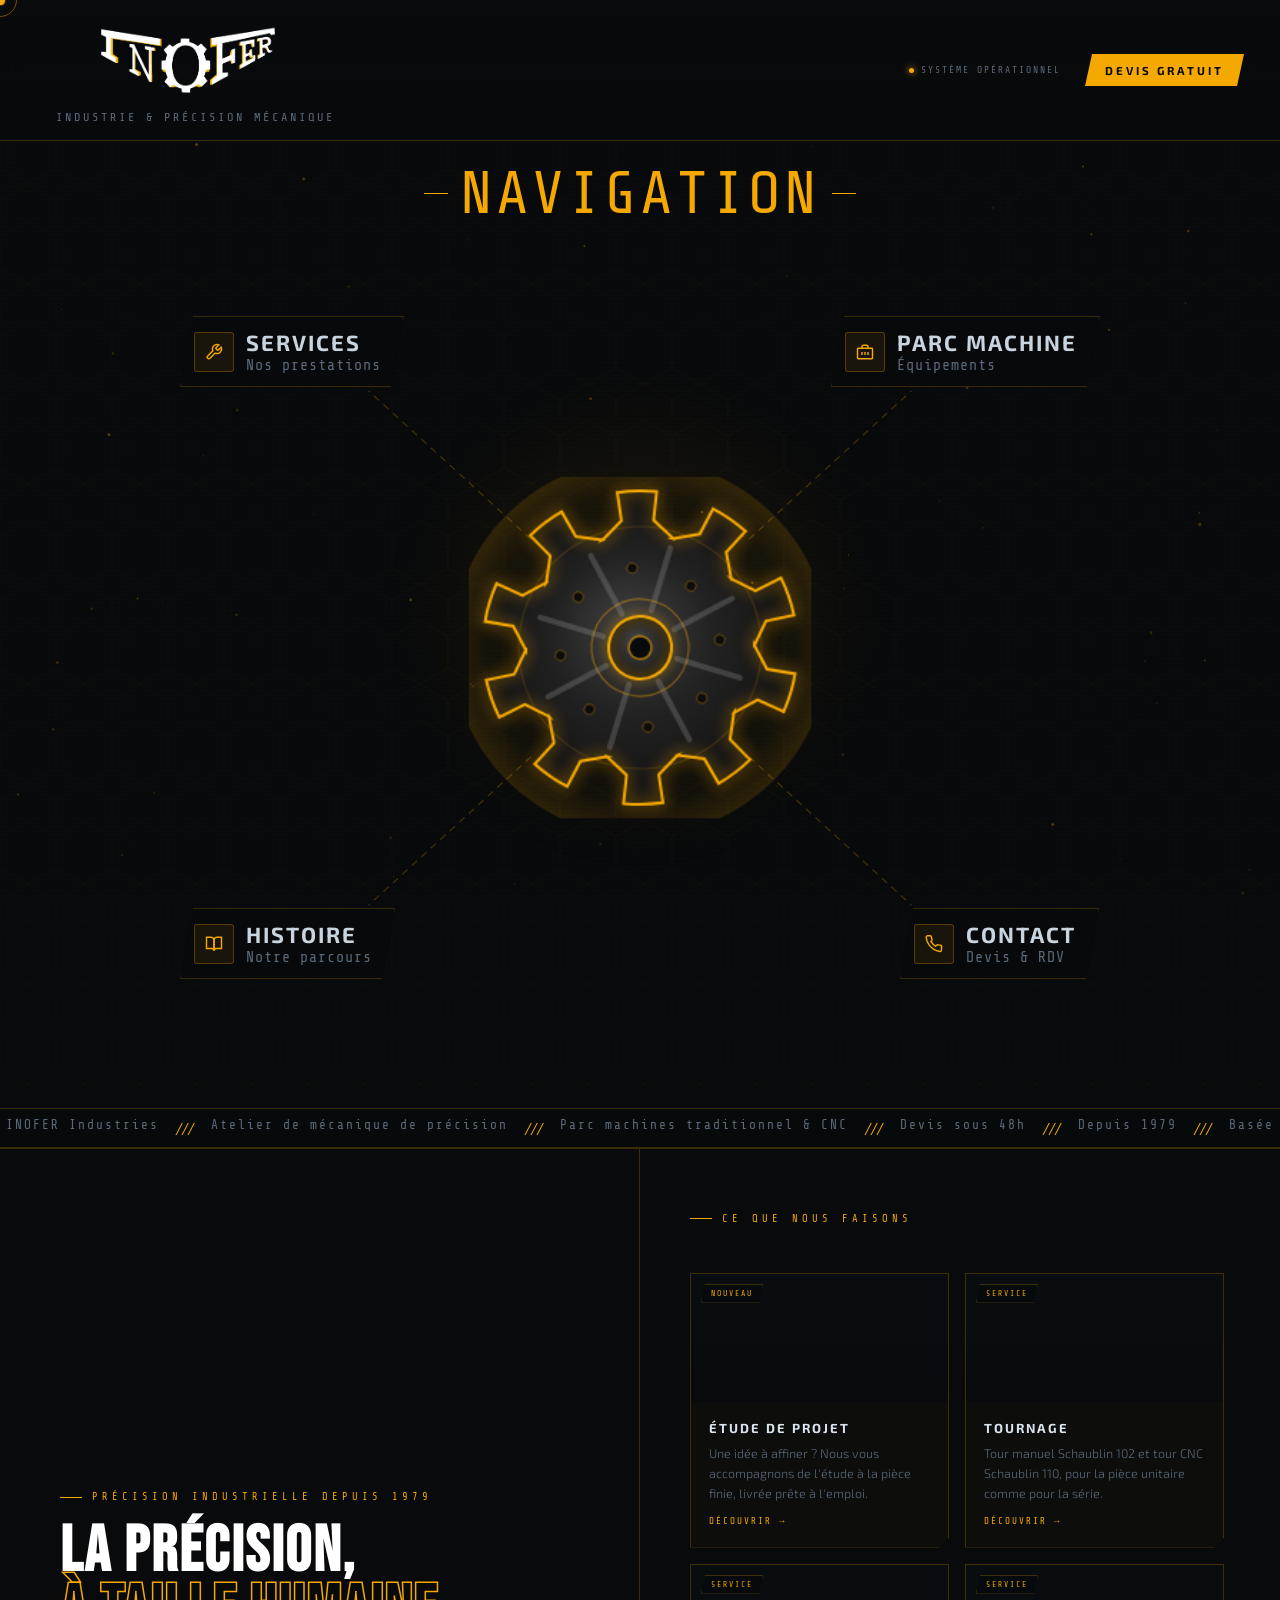
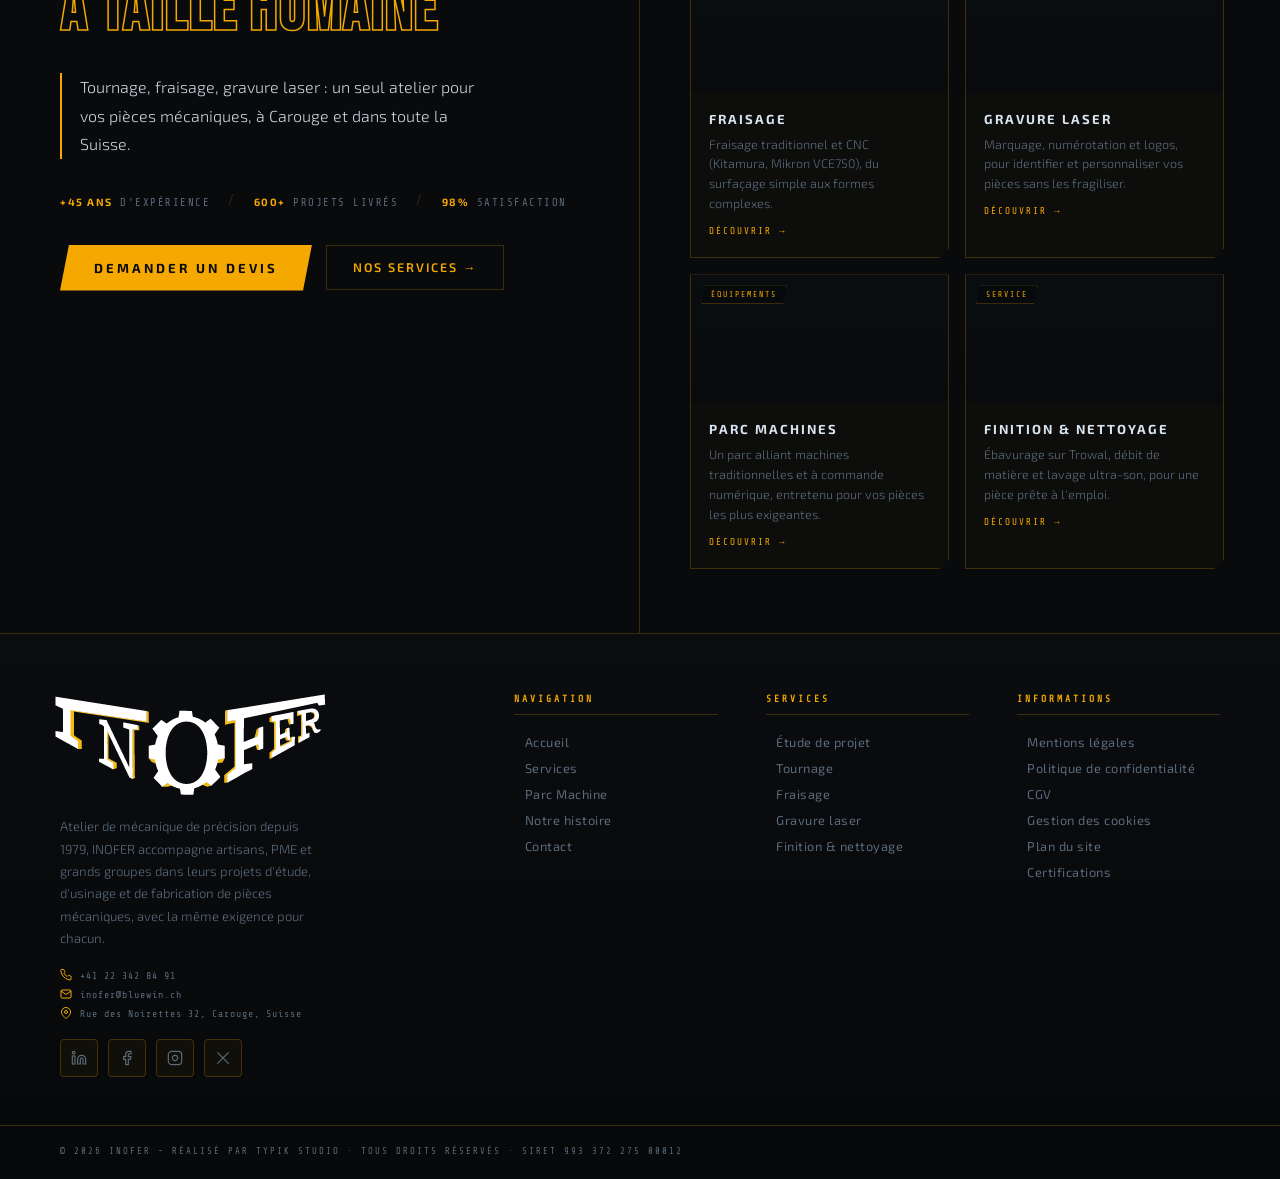
==== commit 00182009: "Update index.html changement de taille pour le footer" ====
--- a/index.html
+++ b/index.html
@@ -295,7 +295,7 @@
         </div>
 
         <div class="ft-col">
-          <h4>Navigation</h4>
+          <h4>Navigation</h3>
           <ul>
             <li><a href="index.html">Accueil</a></li>
             <li><a href="service.html">Services</a></li>
@@ -306,7 +306,7 @@
         </div>
 
         <div class="ft-col">
-          <h4>Services</h4>
+          <h4>Services</h3>
           <ul>
             <li><a href="service.html#etude-projet">Étude de projet</a></li>
             <li><a href="service.html#tournage">Tournage</a></li>
@@ -317,7 +317,7 @@
         </div>
 
         <div class="ft-col">
-          <h4>Informations</h4>
+          <h4>Informations</h3>
           <ul>
             <li><a href="mentions-legales.html">Mentions légales</a></li>
             <li><a href="politique-confidentialite.html">Politique de confidentialité</a></li>
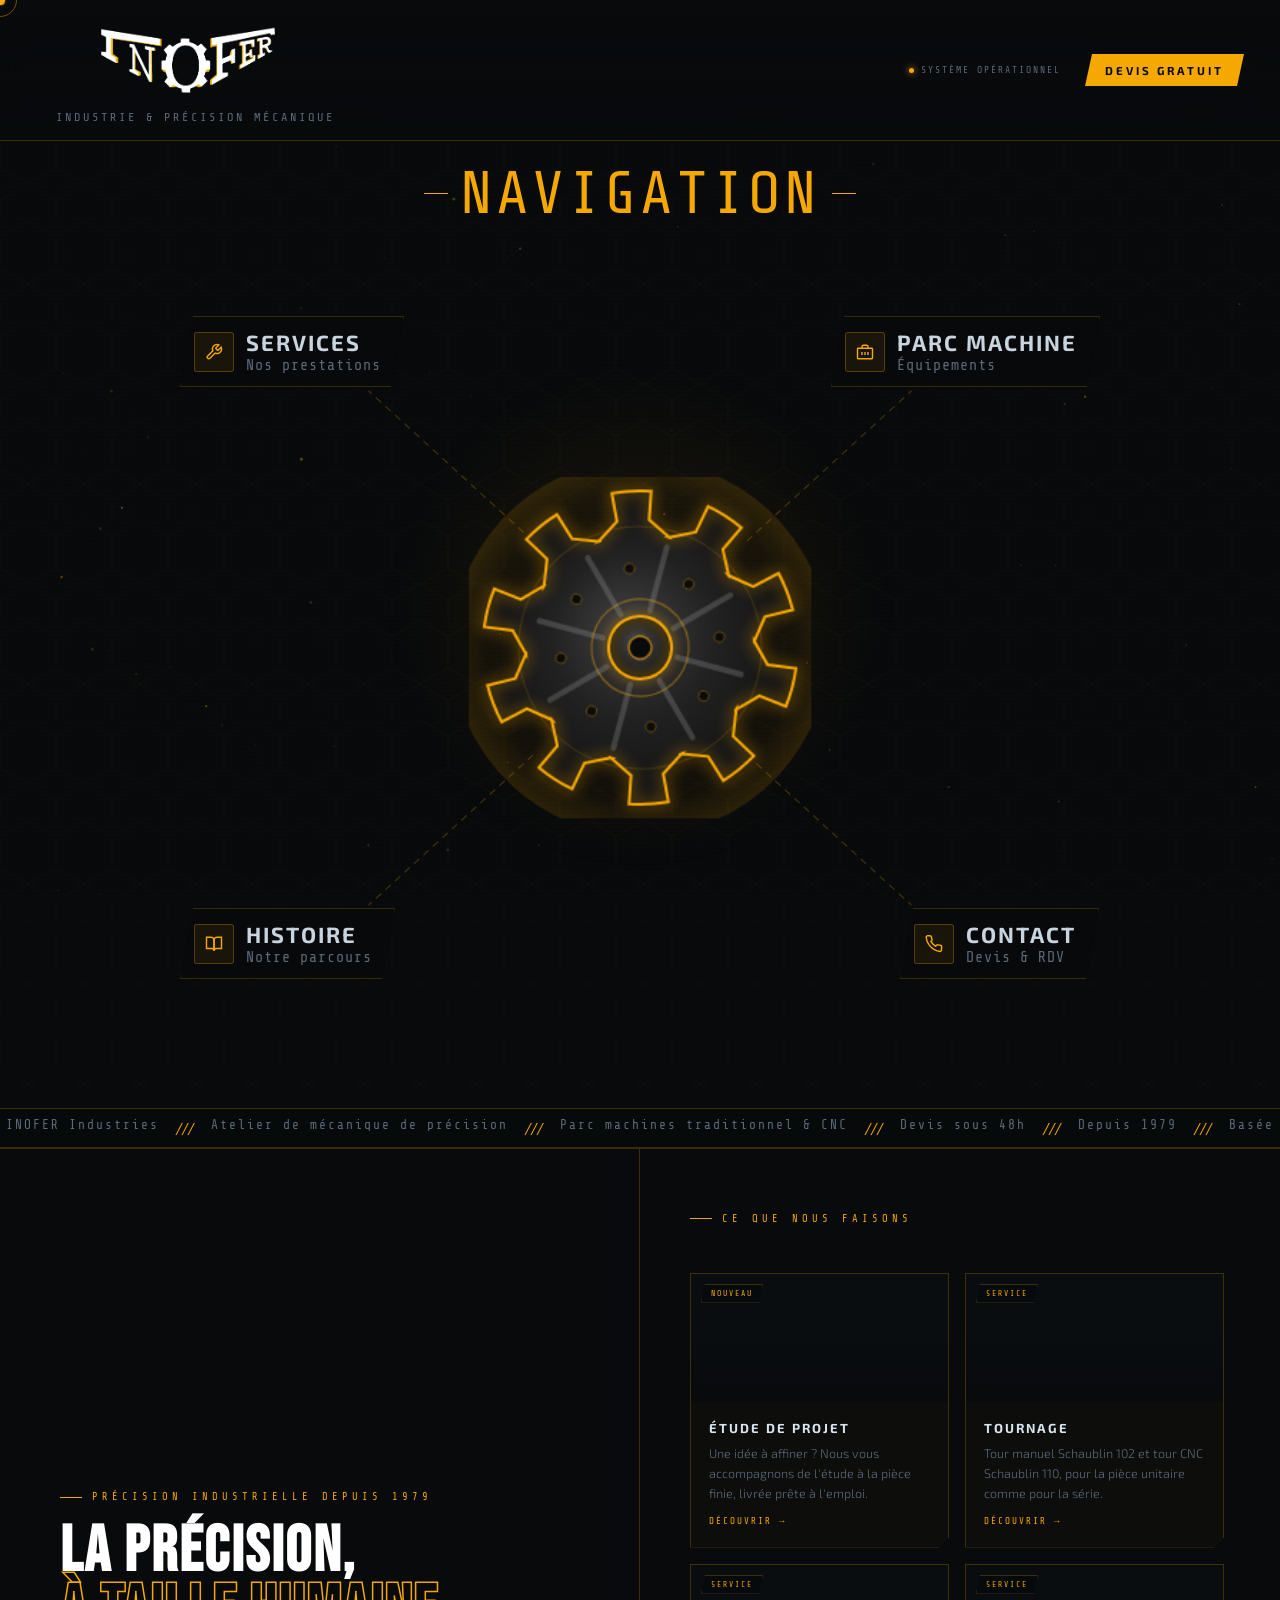
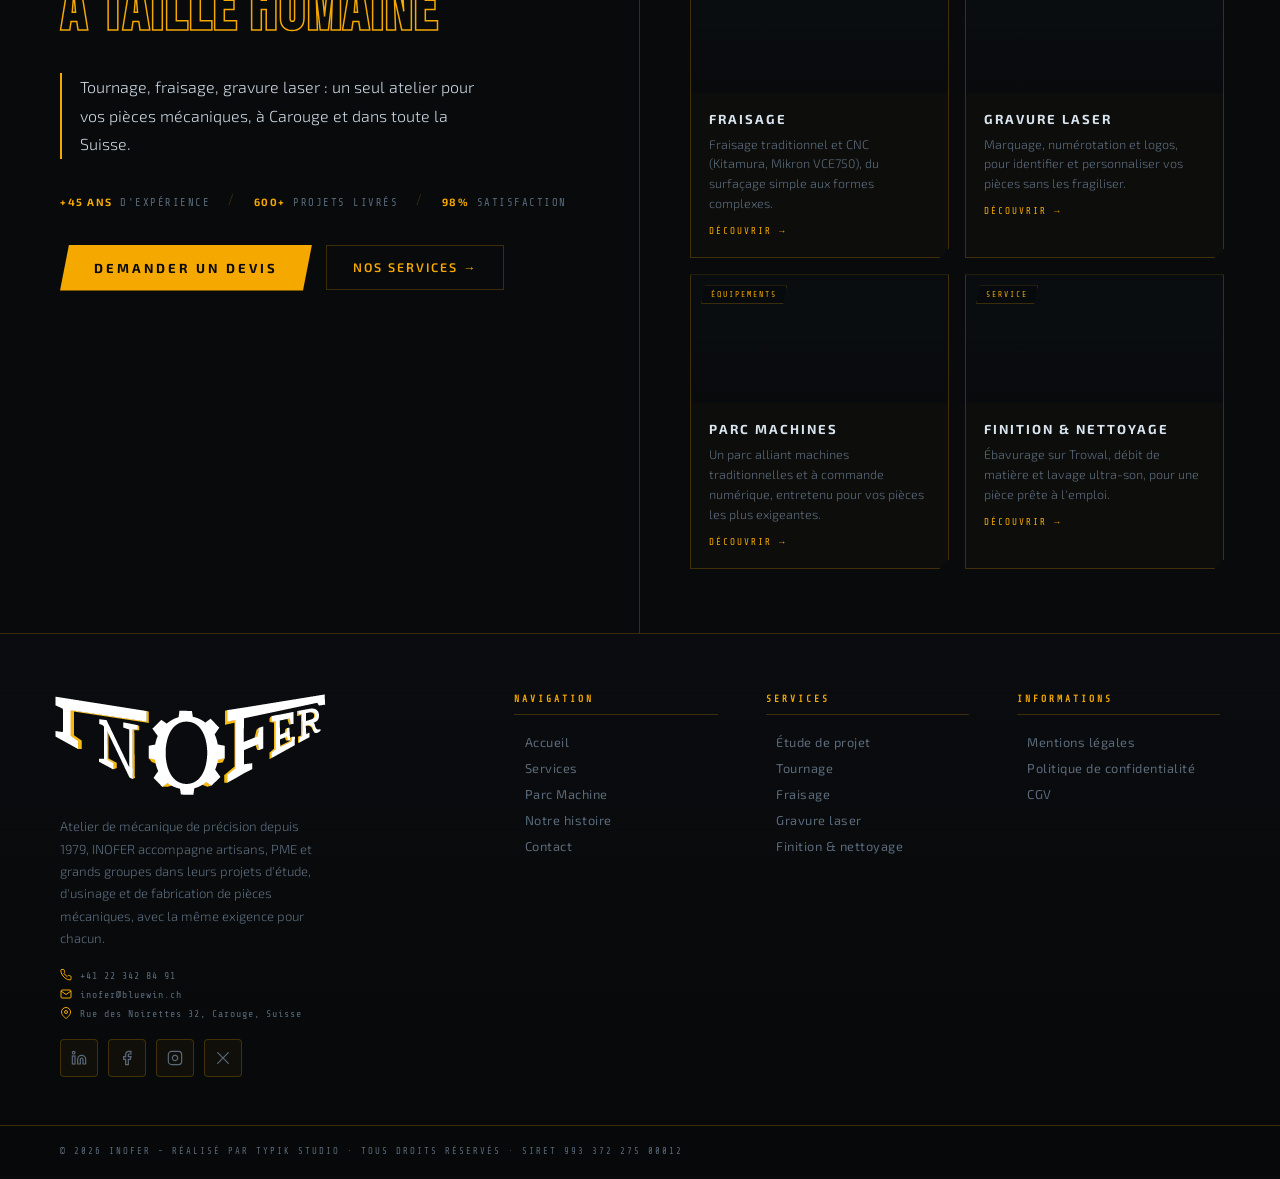
==== commit 5c4c820a: "Add files via upload" ====
--- a/index.html
+++ b/index.html
@@ -295,7 +295,7 @@
         </div>
 
         <div class="ft-col">
-          <h4>Navigation</h3>
+          <h4>Navigation</h4>
           <ul>
             <li><a href="index.html">Accueil</a></li>
             <li><a href="service.html">Services</a></li>
@@ -306,7 +306,7 @@
         </div>
 
         <div class="ft-col">
-          <h4>Services</h3>
+          <h4>Services</h4>
           <ul>
             <li><a href="service.html#etude-projet">Étude de projet</a></li>
             <li><a href="service.html#tournage">Tournage</a></li>
@@ -317,14 +317,11 @@
         </div>
 
         <div class="ft-col">
-          <h4>Informations</h3>
+          <h4>Informations</h4>
           <ul>
             <li><a href="mentions-legales.html">Mentions légales</a></li>
             <li><a href="politique-confidentialite.html">Politique de confidentialité</a></li>
             <li><a href="cgv.html">CGV</a></li>
-            <li><a href="cookies.html">Gestion des cookies</a></li>
-            <li><a href="plan-du-site.html">Plan du site</a></li>
-            <li><a href="#">Certifications</a></li>
           </ul>
         </div>
 
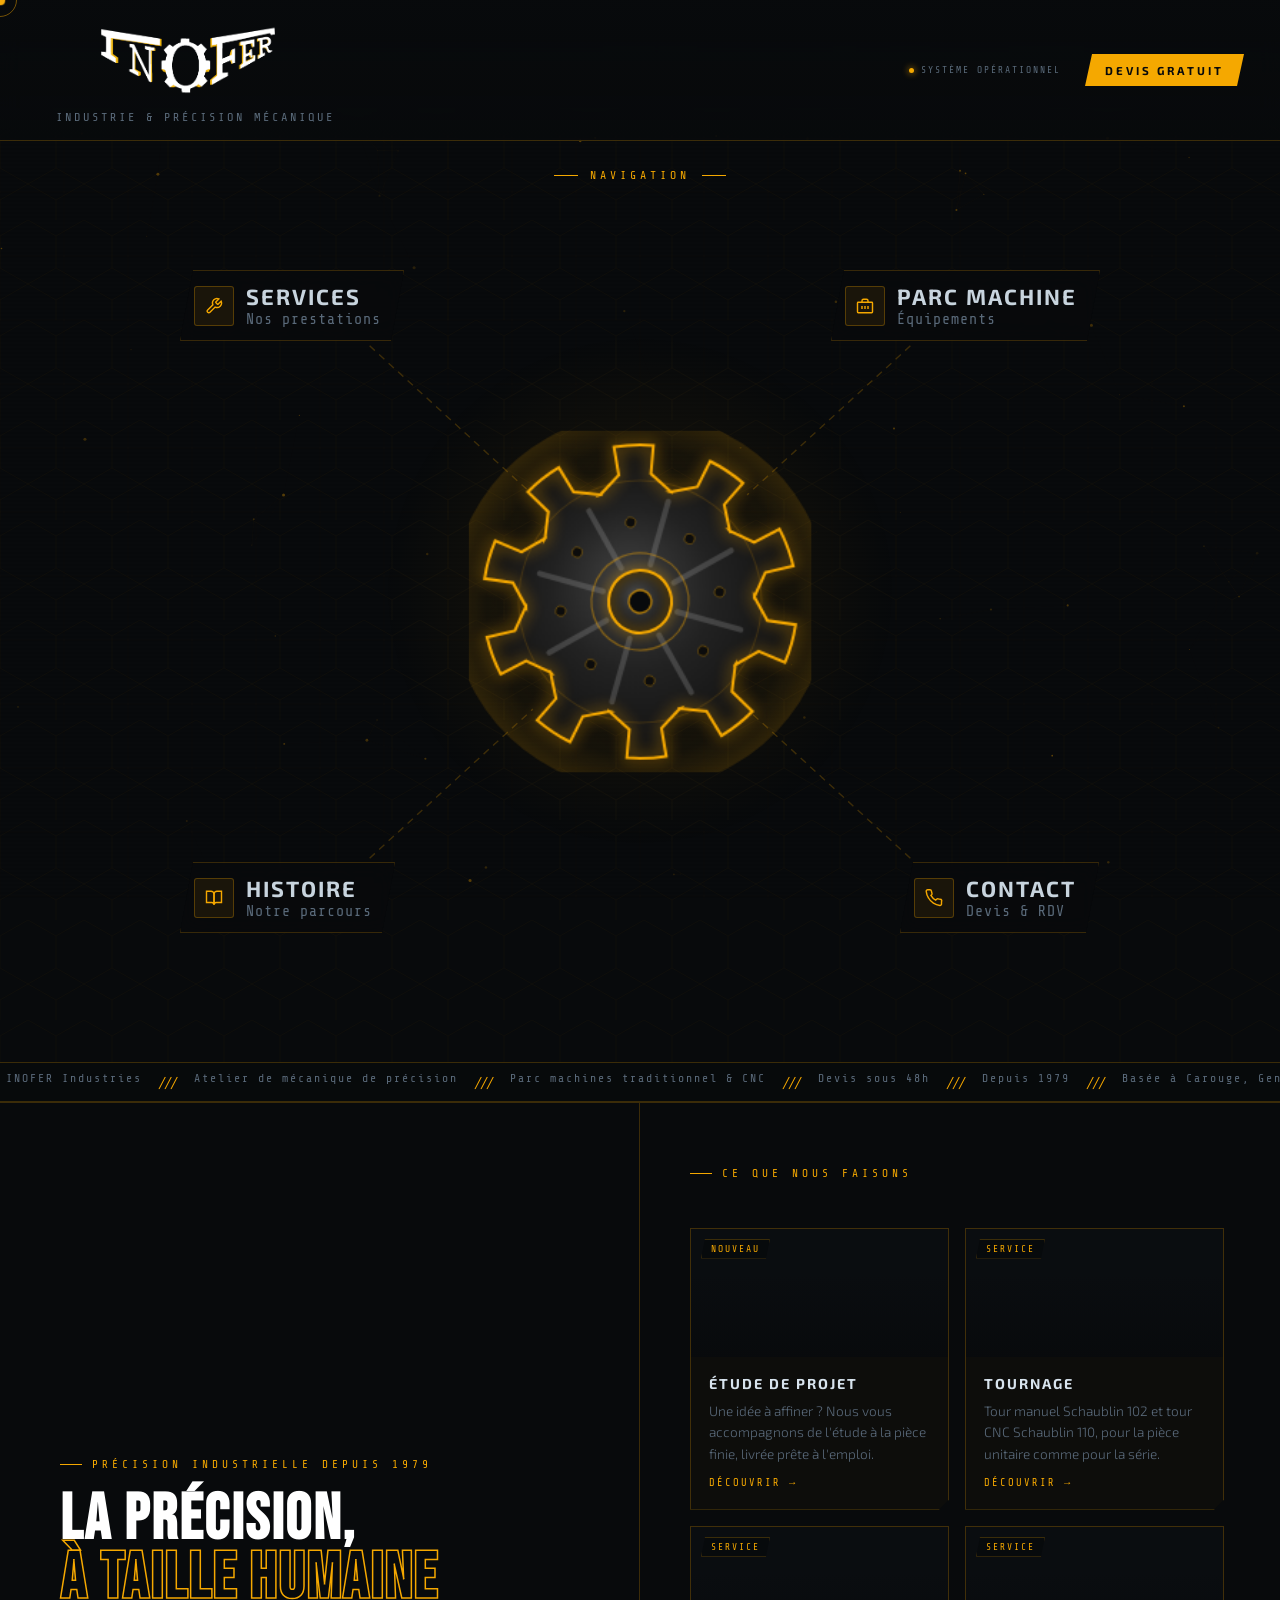
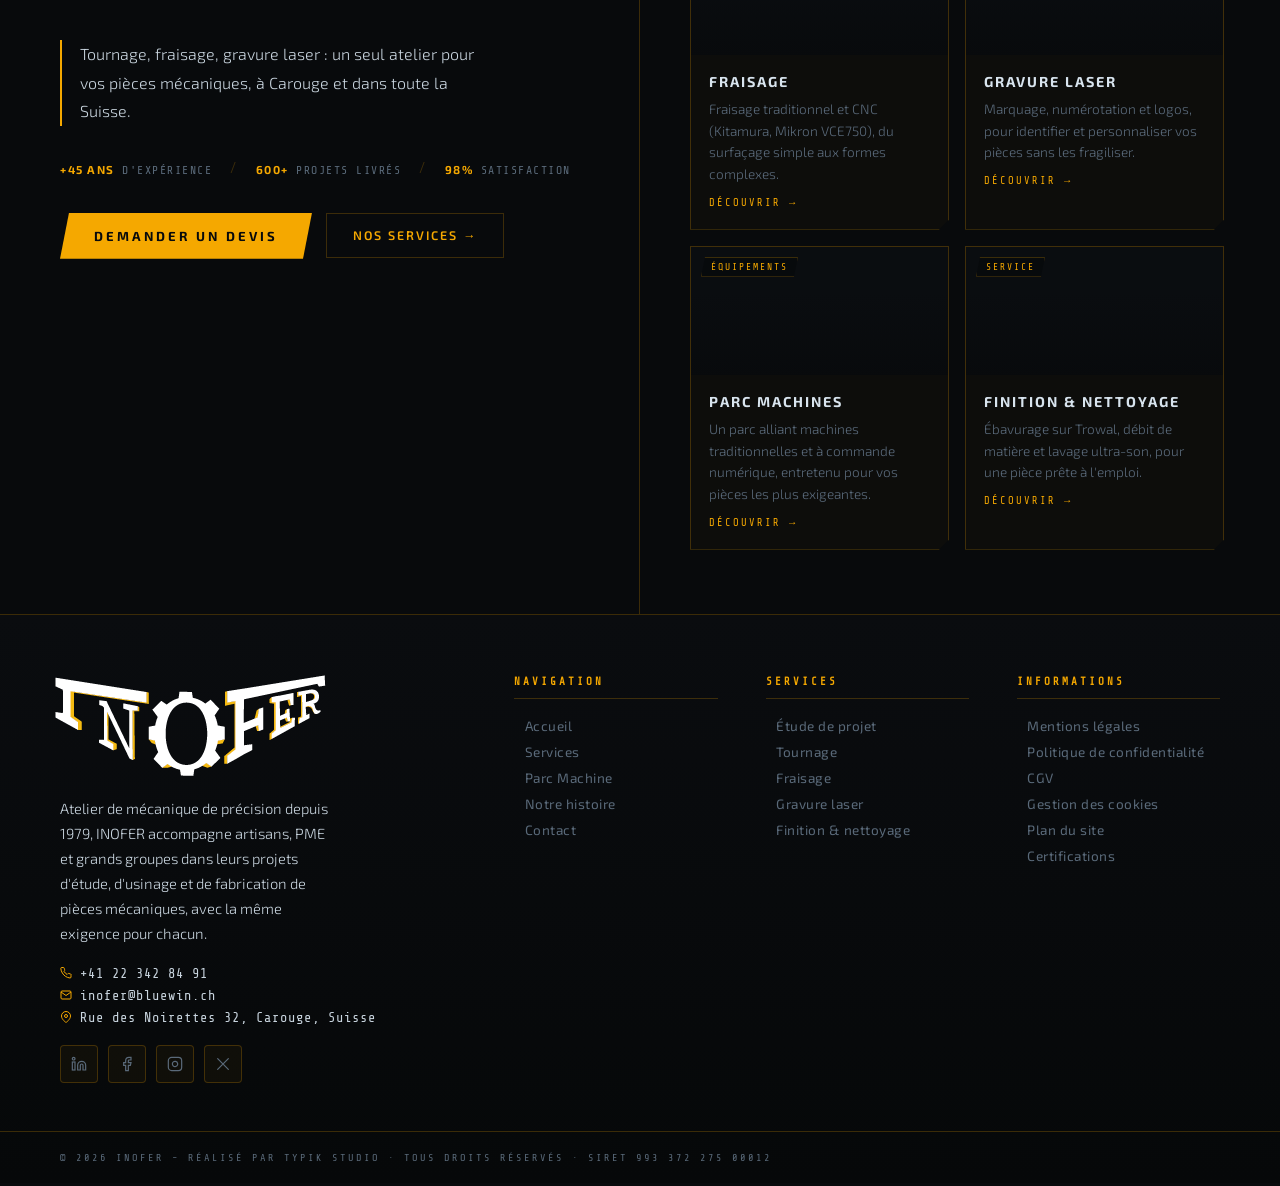
==== commit e4e6d5b9: "Add files via upload" ====
--- a/index.html
+++ b/index.html
@@ -322,6 +322,9 @@
             <li><a href="mentions-legales.html">Mentions légales</a></li>
             <li><a href="politique-confidentialite.html">Politique de confidentialité</a></li>
             <li><a href="cgv.html">CGV</a></li>
+            <li><a href="cookies.html">Gestion des cookies</a></li>
+            <li><a href="plan-du-site.html">Plan du site</a></li>
+            <li><a href="#">Certifications</a></li>
           </ul>
         </div>
 
--- a/style.css
+++ b/style.css
@@ -340,7 +340,7 @@
 .hero-top { text-align: center; margin-bottom: 20px; z-index: 4; position: relative; }
 .eyebrow {
   font-family: 'Share Tech Mono', monospace;
-  font-size: 60px; letter-spacing: 4px;
+  font-size: .72rem; letter-spacing: 4px;
   color: var(--gold); text-transform: uppercase;
   display: inline-flex; align-items: center; gap: 12px;
 }
@@ -367,7 +367,7 @@
 
 .section-eyebrow {
   font-family: 'Share Tech Mono', monospace;
-  font-size: .65rem; letter-spacing: 4px;
+  font-size: .7rem; letter-spacing: 4px;
   color: var(--gold); text-transform: uppercase;
   margin-bottom: 20px;
   display: flex; align-items: center; gap: 10px;
@@ -408,7 +408,7 @@
   content: 'SYS_STATS //';
   position: absolute; top: -8px; left: 18px;
   font-family: 'Share Tech Mono', monospace;
-  font-size: .52rem; letter-spacing: 2px;
+  font-size: .6rem; letter-spacing: 2px;
   margin-bottom: 40px; margin-top: 5px;
   color: var(--gold); background: var(--bg);
   padding: 0 7px;
@@ -429,7 +429,7 @@
 }
 .stat-lbl {
   font-family: 'Share Tech Mono', monospace;
-  font-size: .56rem; letter-spacing: 2px;
+  font-size: .64rem; letter-spacing: 2px;
   color: var(--dim); text-transform: uppercase;
 }
 
@@ -437,7 +437,7 @@
   display: flex; flex-wrap: wrap; gap: 8px 18px;
   margin: 0 0 36px;
   font-family: 'Share Tech Mono', monospace;
-  font-size: .66rem; letter-spacing: 1.5px;
+  font-size: .72rem; letter-spacing: 1.5px;
   color: var(--dim); text-transform: uppercase;
 }
 .stats-line strong { color: var(--gold); font-family: 'Exo 2', sans-serif; font-weight: 700; }
@@ -508,7 +508,7 @@
 }
 .sc-tag {
   position: absolute; top: 10px; left: 10px; z-index: 2;
-  font-family: 'Share Tech Mono', monospace; font-size: .5rem; letter-spacing: 2px;
+  font-family: 'Share Tech Mono', monospace; font-size: .6rem; letter-spacing: 2px;
   text-transform: uppercase; color: var(--gold);
   background: rgba(8,10,12,.85); border: 1px solid var(--border);
   padding: 4px 9px;
@@ -517,16 +517,16 @@
 .sc-body { padding: 18px 18px 20px; }
 .sc-title {
   font-family: 'Exo 2', sans-serif; font-weight: 700;
-  font-size: .82rem; letter-spacing: 2px; text-transform: uppercase;
+  font-size: .9rem; letter-spacing: 2px; text-transform: uppercase;
   color: #d8e4ee; margin-bottom: 8px;
 }
 .sc-desc {
   font-family: 'Exo 2', sans-serif; font-weight: 300;
-  font-size: .78rem; line-height: 1.6; color: var(--dim);
+  font-size: .85rem; line-height: 1.6; color: var(--dim);
 }
 .sc-link {
   display: inline-block; margin-top: 12px;
-  font-family: 'Share Tech Mono', monospace; font-size: .58rem; letter-spacing: 2px;
+  font-family: 'Share Tech Mono', monospace; font-size: .65rem; letter-spacing: 2px;
   text-transform: uppercase; color: var(--gold);
 }
 
@@ -546,7 +546,7 @@
   display: flex; white-space: nowrap;
   animation: ticker 40s linear infinite;
 }
-.ticker-item { font-family: 'Share Tech Mono', monospace; font-size: .80rem; letter-spacing: 2px; color: var(--dim); padding: 0 6px; }
+.ticker-item { font-family: 'Share Tech Mono', monospace; font-size: .72rem; letter-spacing: 2px; color: var(--dim); padding: 0 6px; }
 .ticker-sep  { color: var(--gold); padding: 0 10px; }
 
 @keyframes ticker {
@@ -573,14 +573,14 @@
 
 .ft-brand .logo-footer { font-family: 'Bebas Neue', sans-serif; font-size: 1.7rem; letter-spacing: 5px; color: #fff; display: block; margin-bottom: 6px; margin-left: -120px;}
 .ft-brand .logo-footer span { color: var(--gold); }
-.ft-brand p { font-family: 'Exo 2', sans-serif; font-weight: 300; font-size: .82rem; line-height: 1.7; color: var(--dim); margin-top: 12px; max-width: 260px; }
+.ft-brand p { font-family: 'Exo 2', sans-serif; font-weight: 300; font-size: .92rem; line-height: 1.7; color: var(--text); margin-top: 12px; max-width: 280px; }
 
 .ft-brand .ft-contact-info { margin-top: 20px; display: flex; flex-direction: column; gap: 7px; }
 .ft-brand .ft-contact-info a,
 .ft-brand .ft-contact-info span {
   font-family: 'Share Tech Mono', monospace;
-  font-size: .62rem; letter-spacing: 1px;
-  color: var(--dim); text-decoration: none;
+  font-size: .85rem; letter-spacing: 1px;
+  color: var(--text); text-decoration: none;
   display: flex; align-items: center; gap: 8px;
   transition: color .2s;
 }
@@ -589,7 +589,7 @@
 
 .ft-col h4 {
   font-family: 'Share Tech Mono', monospace;
-  font-size: .6rem; letter-spacing: 3px;
+  font-size: .68rem; letter-spacing: 3px;
   text-transform: uppercase; color: var(--gold);
   margin-bottom: 18px; padding-bottom: 10px;
   border-bottom: 1px solid var(--border);
@@ -597,7 +597,7 @@
 .ft-col ul { list-style: none; display: flex; flex-direction: column; gap: 9px; }
 .ft-col ul li a {
   font-family: 'Exo 2', sans-serif; font-weight: 400;
-  font-size: .8rem; color: var(--dim);
+  font-size: .85rem; color: var(--dim);
   text-decoration: none; letter-spacing: .5px;
   transition: color .2s;
   display: flex; align-items: center; gap: 6px;
@@ -630,9 +630,9 @@
 @media (max-width: 960px) { .footer-bottom { padding: 16px 32px; } }
 @media (max-width: 560px) { .footer-bottom { padding: 16px 24px; flex-direction: column; align-items: flex-start; } }
 
-.ft-copy { font-family: 'Share Tech Mono', monospace; font-size: .56rem; letter-spacing: 2px; color: var(--dim); text-transform: uppercase; }
+.ft-copy { font-family: 'Share Tech Mono', monospace; font-size: .64rem; letter-spacing: 2px; color: var(--dim); text-transform: uppercase; }
 .ft-legal-links { display: flex; gap: 20px; flex-wrap: wrap; }
-.ft-legal-links a { font-family: 'Share Tech Mono', monospace; font-size: .55rem; letter-spacing: 1.5px; color: var(--dim); text-decoration: none; text-transform: uppercase; transition: color .2s; }
+.ft-legal-links a { font-family: 'Share Tech Mono', monospace; font-size: .62rem; letter-spacing: 1.5px; color: var(--dim); text-decoration: none; text-transform: uppercase; transition: color .2s; }
 .ft-legal-links a:hover { color: var(--gold); }
-.ft-cert { font-family: 'Share Tech Mono', monospace; font-size: .55rem; letter-spacing: 2px; color: var(--dim); display: flex; align-items: center; gap: 7px; }
+.ft-cert { font-family: 'Share Tech Mono', monospace; font-size: .62rem; letter-spacing: 2px; color: var(--dim); display: flex; align-items: center; gap: 7px; }
 .ft-cert::before { content: ''; width: 5px; height: 5px; border-radius: 50%; background: var(--gold); box-shadow: 0 0 6px var(--gold); }
